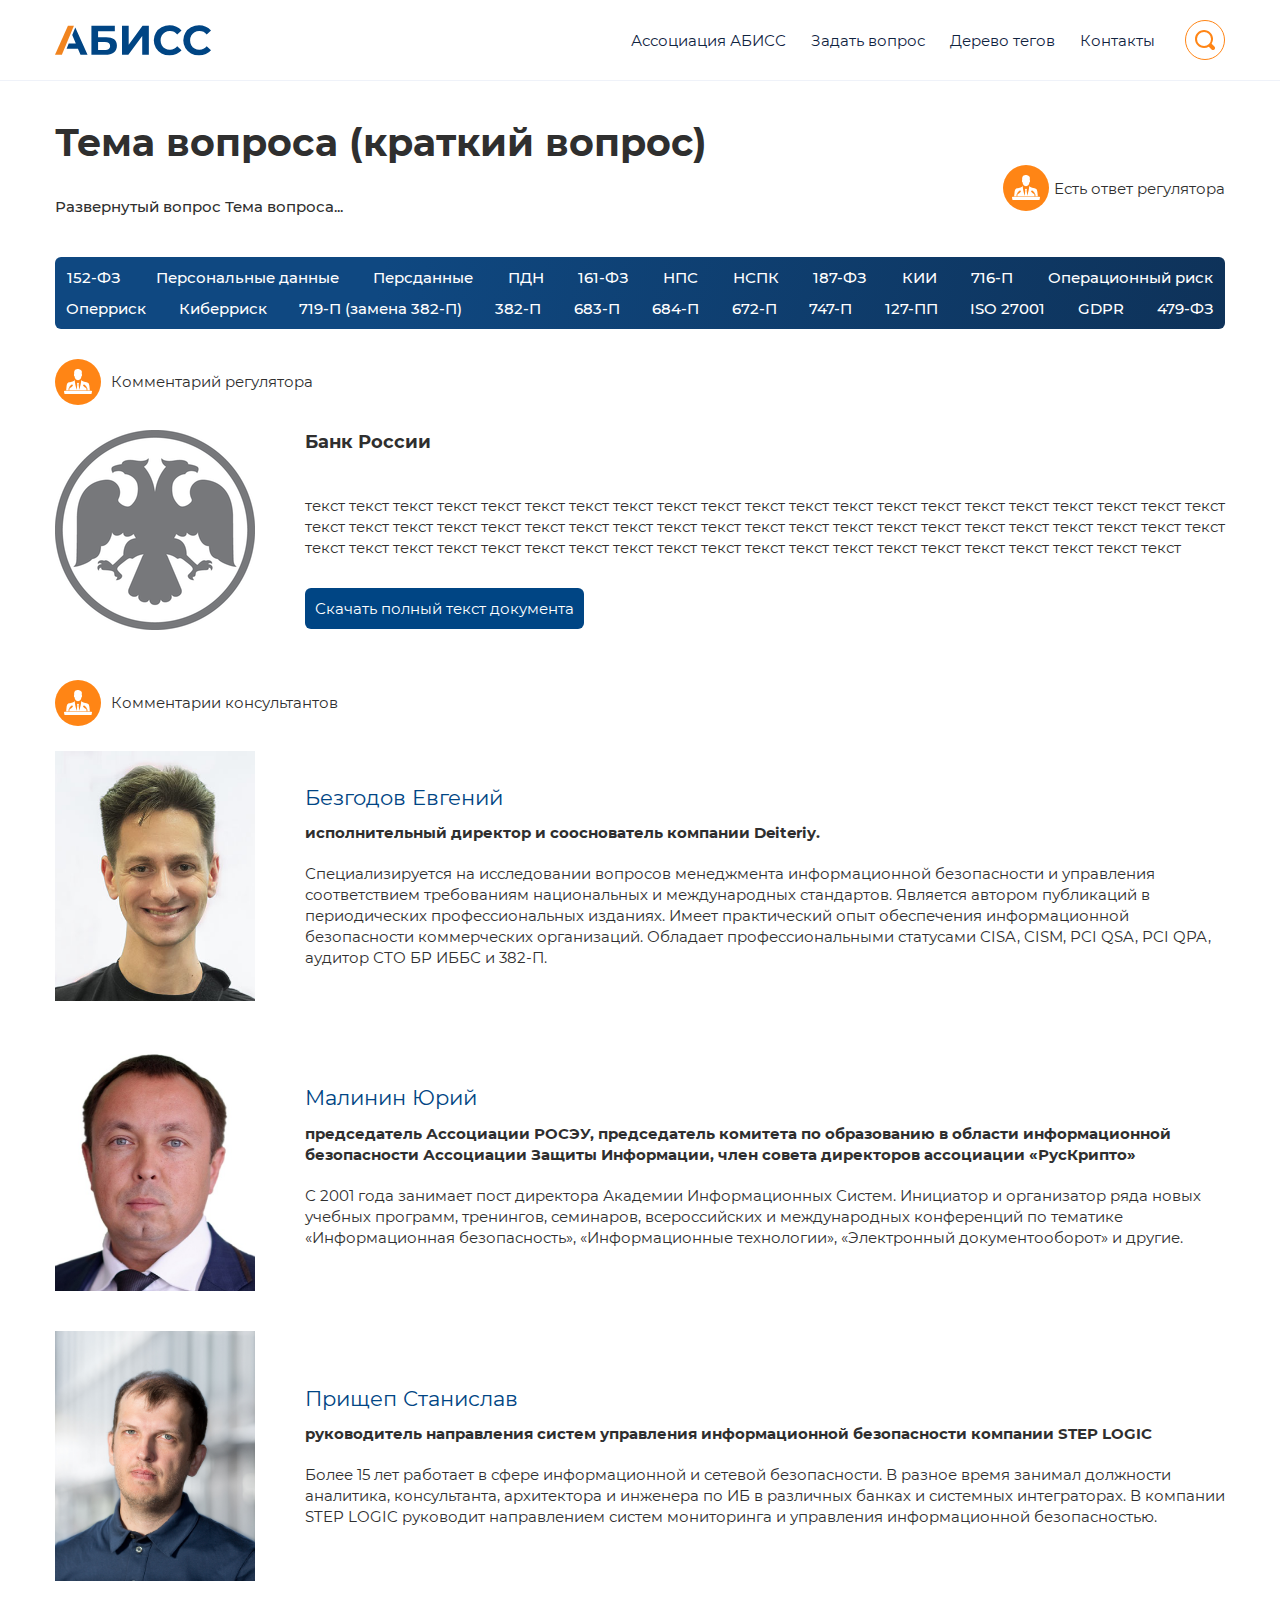
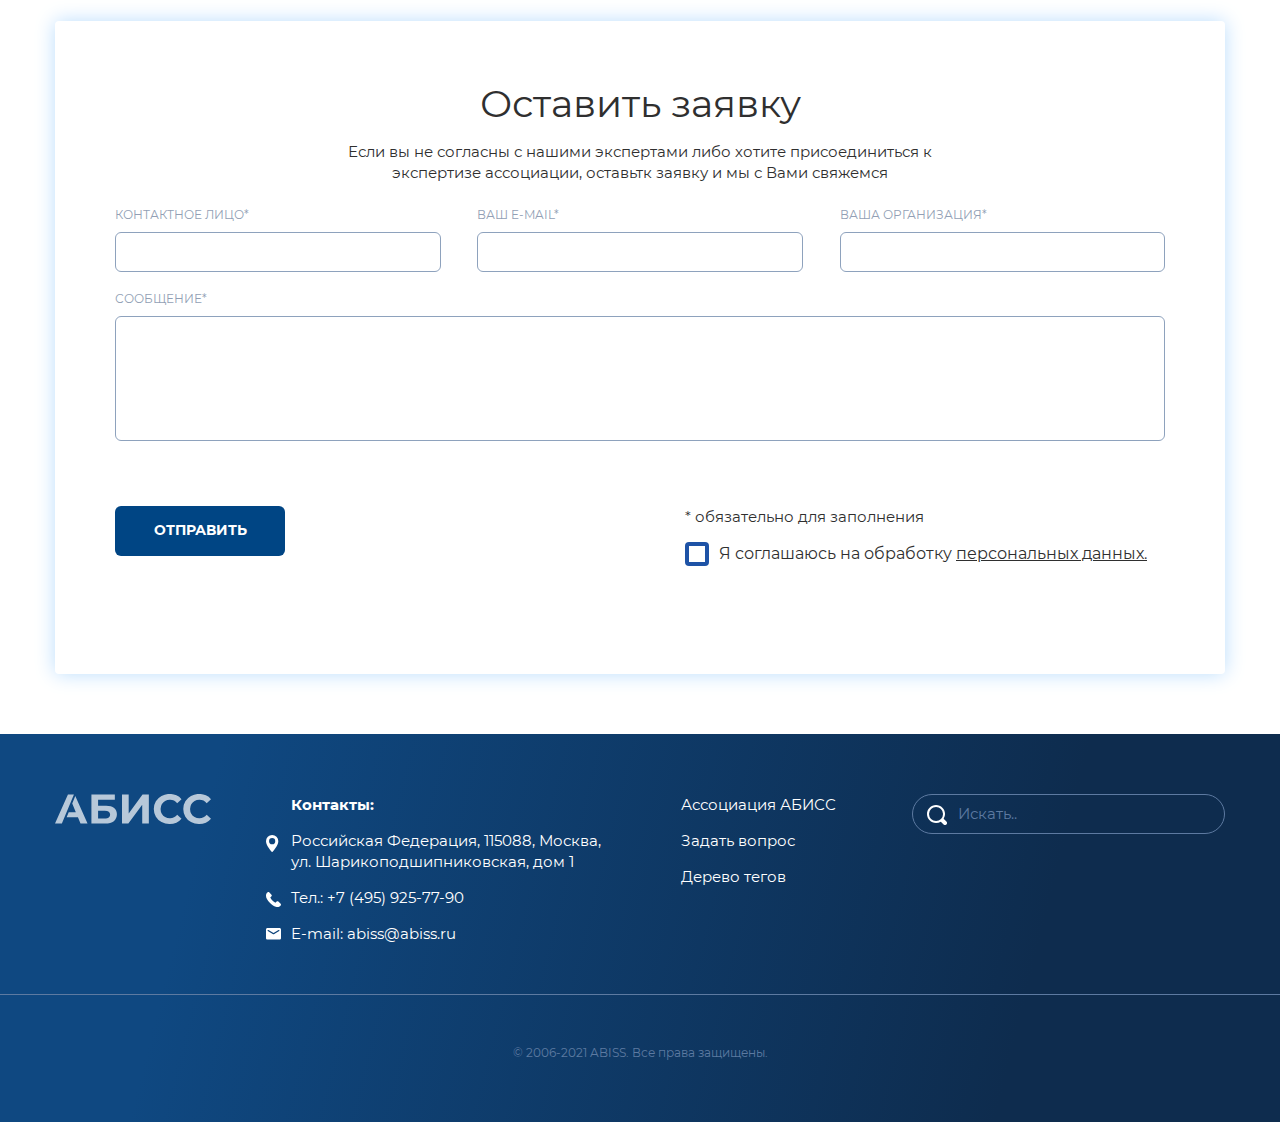
==== app/team.html @ 51ad63ef "first commit" ====
<!DOCTYPE html>
<html lang="ru">

<head>

	<meta charset="utf-8">
	<title>Руководство</title>
	<meta name="description" content="Startup HTML Optimized">
	<meta name="viewport" content="width=device-width">
	<link rel="icon" href="img/favicon.ico">
	<meta property="og:image" content="img/preview.jpg">
	<link rel="stylesheet" href="css/app.min.css?v=1">
	<script src="js/app.min.js" defer></script>

</head>

<body>

	<header class="header">
		<div class="header__container container">
			<a href="index.html" class="header__logo">
				<img src="img/logo.svg" alt="">
			</a>
			<div class="header__nav">
				<div class="search__content--mobile">
					<form>
						<input type="text" class="search-inp" placeholder="Искать..">
						<button class="search--btn"><a href="#"><svg width="20" height="20" fill="none" xmlns="http://www.w3.org/2000/svg"><path d="M9.02 0c4.973 0 9.02 4.046 9.02 9.02a8.965 8.965 0 01-1.387 4.799l2.76 2.76a2.004 2.004 0 11-2.835 2.834l-2.76-2.76a8.966 8.966 0 01-4.798 1.386C4.046 18.04 0 13.993 0 9.02S4.046 0 9.02 0zm0 16.035a7.023 7.023 0 007.015-7.015A7.023 7.023 0 009.02 2.004 7.023 7.023 0 002.004 9.02a7.023 7.023 0 007.016 7.015z" fill="#FF8515"/></a></svg></button>
					</form>
				</div>
				<div class="header__list">
					<ul>
						<li><a href="#">Ассоциация АБИСС</a></li>
						<li><a href="#">Задать вопрос</a></li>
						<li><a href="#">Дерево тегов</a></li>
						<li><a href="#">Контакты</a></li>
					</ul>
				</div>
				<div class="header__search">
					<div class="search">
						<div class="search__link search__open"><a href="#"><svg width="20" height="20" fill="none" xmlns="http://www.w3.org/2000/svg"><path d="M9.02 0c4.973 0 9.02 4.046 9.02 9.02a8.965 8.965 0 01-1.387 4.799l2.76 2.76a2.004 2.004 0 11-2.835 2.834l-2.76-2.76a8.966 8.966 0 01-4.798 1.386C4.046 18.04 0 13.993 0 9.02S4.046 0 9.02 0zm0 16.035a7.023 7.023 0 007.015-7.015A7.023 7.023 0 009.02 2.004 7.023 7.023 0 002.004 9.02a7.023 7.023 0 007.016 7.015z" fill="#FF8515"/></svg></a></div>
						<div class="search__content">
							<form>
								<input type="text" class="search-inp" placeholder="Искать..">
								<button class="search--btn"><a href="#"><svg width="20" height="20" fill="none" xmlns="http://www.w3.org/2000/svg"><path d="M9.02 0c4.973 0 9.02 4.046 9.02 9.02a8.965 8.965 0 01-1.387 4.799l2.76 2.76a2.004 2.004 0 11-2.835 2.834l-2.76-2.76a8.966 8.966 0 01-4.798 1.386C4.046 18.04 0 13.993 0 9.02S4.046 0 9.02 0zm0 16.035a7.023 7.023 0 007.015-7.015A7.023 7.023 0 009.02 2.004 7.023 7.023 0 002.004 9.02a7.023 7.023 0 007.016 7.015z" fill="#FF8515"/></a></svg></button>
								<a href="#" class="search--close search__open"><svg width="16" height="16" fill="none" xmlns="http://www.w3.org/2000/svg"><path d="M1 1l14 14m0-14L1 15" stroke="#004584" stroke-linecap="round" stroke-linejoin="round"/></svg></a>
							</form>
						</div>
					</div>
				</div>
			</div>
			<button class="hamburger" type="button">
				<span class="hamburger__item"></span>
			</button>
		</div>
	</header>

	<section class="team">
		<div class="container">
			<div class="team__answer">
				<div class="team__answer_block">
					<h2 class="team__answer_title h2">Тема вопроса (краткий вопрос)</h2>
					<p class="team__answer_text">Развернутый вопрос Тема вопроса...</p>
				</div>
				<div class="team__answer_bank">
					<img src="img/preds.svg" alt="">
					<p>Есть ответ регулятора</p>
				</div>
			</div>

			<div class="tag team__tag">
				<div class="tag__list">
					<a href="#">152-ФЗ</a>
					<a href="#">Персональные данные</a>
					<a href="#">Персданные</a>
					<a href="#">ПДН</a>
					<a href="#">161-ФЗ</a>
					<a href="#">НПС</a>
					<a href="#">НСПК</a>
					<a href="#">187-ФЗ</a>
					<a href="#">КИИ</a>
					<a href="#">716-П</a>
					<a href="#">Операционный риск</a>
					<a href="#">Оперриск</a>
					<a href="#">Киберриск</a>
					<a href="#">719-П (замена 382-П)</a>
					<a href="#">382-П</a>
					<a href="#">683-П</a>
					<a href="#">684-П</a>
					<a href="#">672-П</a>
					<a href="#">747-П</a>
					<a href="#">127-ПП</a>
					<a href="#">ISO 27001</a>
					<a href="#">GDPR</a>
					<a href="#">479-ФЗ</a>
				</div>
			</div>

			<div class="bank">
				<div class="bank__icon">
					<img src="img/preds.svg" alt="">
					<p>Комментарий регулятора</p>
				</div>
				<div class="bank__block">
					<div class="bank__img">
						<img src="img/bank.png" alt="">
					</div>
					<div class="bank__text">
						<p class="bank__text_title">Банк России</p>
						<p class="bank__text_text">текст текст текст текст текст текст текст текст текст текст текст текст текст текст текст текст текст текст текст текст текст текст текст текст текст текст текст текст текст текст текст текст текст текст текст текст текст текст текст текст текст текст текст текст текст текст текст текст текст текст текст текст текст текст текст текст текст текст текст текст текст текст</p>
						<a href="#">Скачать полный текст документа</a>
					</div>
				</div>
			</div>

			<div class="team__comment">
				<img src="img/preds.svg" alt="">
				<p>Комментарии консультантов</p>
			</div>

			<div class="team__list">
				<div class="team__person">
					<div class="team__person_img">
						<img src="img/person.jpg" alt="">
					</div>
					<div class="team__person_info">
						<div class="team__person_title">
							Безгодов Евгений
						</div>
						<div class="team__person_subtitle">
							исполнительный директор и сооснователь компании Deiteriy.
						</div>
						<div class="team__person_text">
							Специализируется на исследовании вопросов менеджмента информационной безопасности и управления соответствием требованиям национальных и международных стандартов. Является автором публикаций в периодических профессиональных изданиях. Имеет практический опыт обеспечения информационной безопасности коммерческих организаций. Обладает профессиональными статусами CISA, CISM, PCI QSA, PCI QPA, аудитор СТО БР ИББС и 382-П.
						</div>
					</div>
				</div>

				<div class="team__person">
					<div class="team__person_img">
						<img src="img/person2.jpg" alt="">
					</div>
					<div class="team__person_info">
						<div class="team__person_title">
							Малинин Юрий
						</div>
						<div class="team__person_subtitle">
							председатель Ассоциации РОСЭУ, председатель комитета по образованию в области информационной безопасности Ассоциации Защиты Информации, член совета директоров ассоциации «РусКрипто»
						</div>
						<div class="team__person_text">
							С 2001 года занимает пост директора Академии Информационных Систем. Инициатор и организатор ряда новых учебных программ, тренингов, семинаров, всероссийских и международных конференций по тематике «Информационная безопасность», «Информационные технологии», «Электронный документооборот» и другие.
						</div>
					</div>
				</div>

				<div class="team__person">
					<div class="team__person_img">
						<img src="img/person3.jpg" alt="">
					</div>
					<div class="team__person_info">
						<div class="team__person_title">
							Прищеп Станислав
						</div>
						<div class="team__person_subtitle">
							руководитель направления систем управления информационной безопасности компании STEP LOGIC
						</div>
						<div class="team__person_text">
							Более 15 лет работает в сфере информационной и сетевой безопасности. В разное время занимал должности аналитика, консультанта, архитектора и инженера по ИБ в различных банках и системных интеграторах. В компании STEP LOGIC руководит направлением систем мониторинга и управления информационной безопасностью.
						</div>
					</div>
				</div>
			</div>
		</div>
	</section>

	<section class="order">
		<div class="container">
			<div class="order__wrap">
				<h2 class="order__title h2">Оставить заявку</h2>
				<p class="order__subtitle">Если вы не согласны с нашими экспертами либо хотите присоединиться к<br> экспертизе ассоциации, оставьтк заявку и мы с Вами свяжемся</p>
				<form action="#" method="POST" class="form">
					<div class="form__wrap">
						<div class="form__item">
							<label for="formName" class="form__label">КОНТАКТНОЕ ЛИЦО*</label>
							<input id="formName" type="text" name="name" class="form__input _req _contact">
						</div>
						<div class="form__item">
							<label for="formMail" class="form__label">ВАШ E-MAIL*</label>
							<input id="formMail" type="email" name="mail" class="form__input _req _email">
						</div>
						<div class="form__item">
							<label for="formFund" class="form__label">ВАША ОРГАНИЗАЦИЯ*</label>
							<input id="formFund" type="text" name="fund" class="form__input _req _organization">
						</div>
					</div>

					<div class="form__item form__item_text">
						<label for="formMessage2" class="form__label">СООБЩЕНИЕ*</label>
						<textarea id="formMessage2" name="message" class="form__textarea _req _massage"></textarea>
					</div>

					<div class="form__personal">
						<div class="form__btn">
							<button type="submit" class="btn--form" name="submit">Отправить</button>
						</div>

						<div class="form__agree">
							<p>* обязательно для заполнения</p>
							<div class="form__item">
								<div class="form__checkbox">
									<input id="formAgreement1" checked type="checkbox" name="agreement" class="form__checkbox_input _req">
									<label for="formAgreement1" class="form__checkbox_label"><span>Я соглашаюсь на обработку <a href="#">персональных данных.</a></span></label>
								</div>
							</div>
						</div>
					</div>
				</form>
			</div>
		</div>
	</section>

	<footer class="footer">
		<div class="footer__container container">
			<a href="index.html" class="footer__logo_mobile">
				<img src="img/logo_white.svg" alt="">
			</a>
			<div class="footer__block">
				<a href="index.html" class="footer__logo">
					<img src="img/logo_white.svg" alt="">
				</a>
				<div class="footer__contact">
					<p class="footer__contact_title">Контакты:</p>
					<a href="#">
						<svg width="13" height="17" fill="none" xmlns="http://www.w3.org/2000/svg"><path d="M6.157 0A6.164 6.164 0 000 6.157c0 4.213 5.51 10.398 5.744 10.66.22.244.605.244.825 0 .235-.262 5.744-6.447 5.744-10.66A6.164 6.164 0 006.157 0zm0 9.254a3.101 3.101 0 01-3.098-3.097 3.101 3.101 0 013.098-3.098 3.101 3.101 0 013.097 3.098 3.101 3.101 0 01-3.097 3.097z" fill="#fff"/></svg>
						Российская Федерация, 115088, Москва,<br>
						ул. Шарикоподшипниковская, дом 1</a>
					<a href="tel:+74959257790">
						<svg width="15" height="15" fill="none" xmlns="http://www.w3.org/2000/svg"><g clip-path="url(#clip0_1_102)"><path d="M14.664 11.854l-2.317-2.316c-.461-.46-1.225-.446-1.703.032l-1.167 1.167-.23-.129C8.51 10.2 7.5 9.64 6.44 8.579 5.375 7.514 4.815 6.504 4.405 5.766l-.125-.225.783-.782.385-.386c.478-.478.492-1.242.031-1.703L3.163.353c-.46-.46-1.225-.446-1.703.032l-.653.657.018.018c-.22.279-.402.601-.538.949-.126.33-.204.646-.24.962C-.259 5.507.9 7.824 4.045 10.97c4.347 4.347 7.85 4.019 8.002 4.003.329-.04.644-.118.965-.243a3.76 3.76 0 00.945-.535l.014.012.662-.647c.477-.479.49-1.243.03-1.704z" fill="#fff"/></g><defs><clipPath id="clip0_1_102"><path fill="#fff" d="M0 0h15v15H0z"/></clipPath></defs></svg>
						Тел.: +7 (495) 925-77-90</a>
					<a href="mailto:abiss@abiss.ru">
						<svg width="15" height="12" fill="none" xmlns="http://www.w3.org/2000/svg"><path fill-rule="evenodd" clip-rule="evenodd" d="M1.5 0h12c.825 0 1.5.652 1.5 1.449v8.693c0 .797-.675 1.449-1.5 1.449h-12c-.825 0-1.5-.652-1.5-1.449V1.449C0 .652.675 0 1.5 0zm6.795 6.042L13.2 3.079a.615.615 0 00.3-.522c0-.485-.547-.775-.975-.521L7.5 5.07 2.475 2.036c-.428-.254-.975.036-.975.521 0 .21.113.406.3.522l4.905 2.963a1.53 1.53 0 001.59 0z" fill="#fff"/></svg>
						E-mail: abiss@abiss.ru</a>
				</div>

				<div class="footer__nav">
					<a href="#">Ассоциация АБИСС</a>
					<a href="#">Задать вопрос</a>
					<a href="#">Дерево тегов</a>
				</div>
			</div>
			<div class="footer__search">
				<form action="">
					<input type="text" placeholder="Искать..">
					<button><svg width="20" height="20" fill="none" xmlns="http://www.w3.org/2000/svg"><path d="M9.02 0c4.973 0 9.02 4.046 9.02 9.02a8.965 8.965 0 01-1.387 4.799l2.76 2.76a2.004 2.004 0 11-2.835 2.834l-2.76-2.76a8.966 8.966 0 01-4.798 1.386C4.046 18.04 0 13.993 0 9.02S4.046 0 9.02 0zm0 16.035a7.023 7.023 0 007.015-7.015A7.023 7.023 0 009.02 2.004 7.023 7.023 0 002.004 9.02a7.023 7.023 0 007.016 7.015z" fill="#FF8515"/></svg></button>
				</form>
			</div>
		</div>
		<div class="footer__line"></div>
		<p class="footer__abiss">© 2006-2021 ABISS. Все права защищены.</p>
	</footer>

</body>
</html>
---- app/css/app.min.css ----
*,::after,::before{-webkit-box-sizing:border-box;box-sizing:border-box}html{font-family:sans-serif;line-height:1.15;-webkit-text-size-adjust:100%;-webkit-tap-highlight-color:transparent}article,aside,figcaption,figure,footer,header,hgroup,main,nav,section{display:block}body{margin:0;font-family:-apple-system,BlinkMacSystemFont,"Segoe UI",Roboto,"Helvetica Neue",Arial,"Noto Sans","Liberation Sans",sans-serif,"Apple Color Emoji","Segoe UI Emoji","Segoe UI Symbol","Noto Color Emoji";font-size:1rem;font-weight:400;line-height:1.5;color:#212529;text-align:left;background-color:#fff}[tabindex="-1"]:focus:not(:focus-visible){outline:0!important}hr{-webkit-box-sizing:content-box;box-sizing:content-box;height:0;overflow:visible}h1,h2,h3,h4,h5,h6{margin-top:0;margin-bottom:.5rem}p{margin-top:0;margin-bottom:1rem}abbr[data-original-title],abbr[title]{text-decoration:underline;-webkit-text-decoration:underline dotted;text-decoration:underline dotted;cursor:help;border-bottom:0;-webkit-text-decoration-skip-ink:none;text-decoration-skip-ink:none}address{margin-bottom:1rem;font-style:normal;line-height:inherit}dl,ol,ul{margin-top:0;margin-bottom:1rem}ol ol,ol ul,ul ol,ul ul{margin-bottom:0}dt{font-weight:700}dd{margin-bottom:.5rem;margin-left:0}blockquote{margin:0 0 1rem}b,strong{font-weight:bolder}small{font-size:80%}sub,sup{position:relative;font-size:75%;line-height:0;vertical-align:baseline}sub{bottom:-.25em}sup{top:-.5em}a{color:#007bff;text-decoration:none;background-color:transparent}a:hover{color:#0056b3;text-decoration:underline}a:not([href]):not([class]){color:inherit;text-decoration:none}a:not([href]):not([class]):hover{color:inherit;text-decoration:none}code,kbd,pre,samp{font-family:SFMono-Regular,Menlo,Monaco,Consolas,"Liberation Mono","Courier New",monospace;font-size:1em}pre{margin-top:0;margin-bottom:1rem;overflow:auto;-ms-overflow-style:scrollbar}figure{margin:0 0 1rem}img{vertical-align:middle;border-style:none}svg{overflow:hidden;vertical-align:middle}table{border-collapse:collapse}caption{padding-top:.75rem;padding-bottom:.75rem;color:#6c757d;text-align:left;caption-side:bottom}th{text-align:inherit;text-align:-webkit-match-parent}label{display:inline-block;margin-bottom:.5rem}button{border-radius:0}button:focus:not(:focus-visible){outline:0}button,input,optgroup,select,textarea{margin:0;font-family:inherit;font-size:inherit;line-height:inherit}button,input{overflow:visible}button,select{text-transform:none}[role=button]{cursor:pointer}select{word-wrap:normal}[type=button],[type=reset],[type=submit],button{-webkit-appearance:button}[type=button]:not(:disabled),[type=reset]:not(:disabled),[type=submit]:not(:disabled),button:not(:disabled){cursor:pointer}[type=button]::-moz-focus-inner,[type=reset]::-moz-focus-inner,[type=submit]::-moz-focus-inner,button::-moz-focus-inner{padding:0;border-style:none}input[type=checkbox],input[type=radio]{-webkit-box-sizing:border-box;box-sizing:border-box;padding:0}textarea{overflow:auto;resize:vertical}fieldset{min-width:0;padding:0;margin:0;border:0}legend{display:block;width:100%;max-width:100%;padding:0;margin-bottom:.5rem;font-size:1.5rem;line-height:inherit;color:inherit;white-space:normal}progress{vertical-align:baseline}[type=number]::-webkit-inner-spin-button,[type=number]::-webkit-outer-spin-button{height:auto}[type=search]{outline-offset:-2px;-webkit-appearance:none}[type=search]::-webkit-search-decoration{-webkit-appearance:none}::-webkit-file-upload-button{font:inherit;-webkit-appearance:button}output{display:inline-block}summary{display:list-item;cursor:pointer}template{display:none}[hidden]{display:none!important}@font-face{font-family:swiper-icons;src:url("data:application/font-woff;charset=utf-8;base64, [base64]//wADZ2x5ZgAAAywAAADMAAAD2MHtryVoZWFkAAABbAAAADAAAAA2E2+eoWhoZWEAAAGcAAAAHwAAACQC9gDzaG10eAAAAigAAAAZAAAArgJkABFsb2NhAAAC0AAAAFoAAABaFQAUGG1heHAAAAG8AAAAHwAAACAAcABAbmFtZQAAA/gAAAE5AAACXvFdBwlwb3N0AAAFNAAAAGIAAACE5s74hXjaY2BkYGAAYpf5Hu/j+W2+MnAzMYDAzaX6QjD6/4//Bxj5GA8AuRwMYGkAPywL13jaY2BkYGA88P8Agx4j+/8fQDYfA1AEBWgDAIB2BOoAeNpjYGRgYNBh4GdgYgABEMnIABJzYNADCQAACWgAsQB42mNgYfzCOIGBlYGB0YcxjYGBwR1Kf2WQZGhhYGBiYGVmgAFGBiQQkOaawtDAoMBQxXjg/wEGPcYDDA4wNUA2CCgwsAAAO4EL6gAAeNpj2M0gyAACqxgGNWBkZ2D4/wMA+xkDdgAAAHjaY2BgYGaAYBkGRgYQiAHyGMF8FgYHIM3DwMHABGQrMOgyWDLEM1T9/w8UBfEMgLzE////P/5//f/V/xv+r4eaAAeMbAxwIUYmIMHEgKYAYjUcsDAwsLKxc3BycfPw8jEQA/[base64]/uznmfPFBNODM2K7MTQ45YEAZqGP81AmGGcF3iPqOop0r1SPTaTbVkfUe4HXj97wYE+yNwWYxwWu4v1ugWHgo3S1XdZEVqWM7ET0cfnLGxWfkgR42o2PvWrDMBSFj/IHLaF0zKjRgdiVMwScNRAoWUoH78Y2icB/yIY09An6AH2Bdu/UB+yxopYshQiEvnvu0dURgDt8QeC8PDw7Fpji3fEA4z/PEJ6YOB5hKh4dj3EvXhxPqH/SKUY3rJ7srZ4FZnh1PMAtPhwP6fl2PMJMPDgeQ4rY8YT6Gzao0eAEA409DuggmTnFnOcSCiEiLMgxCiTI6Cq5DZUd3Qmp10vO0LaLTd2cjN4fOumlc7lUYbSQcZFkutRG7g6JKZKy0RmdLY680CDnEJ+UMkpFFe1RN7nxdVpXrC4aTtnaurOnYercZg2YVmLN/d/gczfEimrE/fs/bOuq29Zmn8tloORaXgZgGa78yO9/cnXm2BpaGvq25Dv9S4E9+5SIc9PqupJKhYFSSl47+Qcr1mYNAAAAeNptw0cKwkAAAMDZJA8Q7OUJvkLsPfZ6zFVERPy8qHh2YER+3i/BP83vIBLLySsoKimrqKqpa2hp6+jq6RsYGhmbmJqZSy0sraxtbO3sHRydnEMU4uR6yx7JJXveP7WrDycAAAAAAAH//wACeNpjYGRgYOABYhkgZgJCZgZNBkYGLQZtIJsFLMYAAAw3ALgAeNolizEKgDAQBCchRbC2sFER0YD6qVQiBCv/H9ezGI6Z5XBAw8CBK/m5iQQVauVbXLnOrMZv2oLdKFa8Pjuru2hJzGabmOSLzNMzvutpB3N42mNgZGBg4GKQYzBhYMxJLMlj4GBgAYow/P/PAJJhLM6sSoWKfWCAAwDAjgbRAAB42mNgYGBkAIIbCZo5IPrmUn0hGA0AO8EFTQAA") format("woff");font-weight:400;font-style:normal}:root{--swiper-theme-color:#007aff}.swiper-container{margin-left:auto;margin-right:auto;position:relative;overflow:hidden;list-style:none;padding:0;z-index:1}.swiper-container-vertical>.swiper-wrapper{-webkit-box-orient:vertical;-webkit-box-direction:normal;-ms-flex-direction:column;flex-direction:column}.swiper-wrapper{position:relative;width:100%;height:100%;z-index:1;display:-webkit-box;display:-ms-flexbox;display:flex;-webkit-transition-property:-webkit-transform;transition-property:-webkit-transform;-o-transition-property:transform;transition-property:transform;transition-property:transform,-webkit-transform;-webkit-box-sizing:content-box;box-sizing:content-box}.swiper-container-android .swiper-slide,.swiper-wrapper{-webkit-transform:translate3d(0,0,0);transform:translate3d(0,0,0)}.swiper-container-multirow>.swiper-wrapper{-ms-flex-wrap:wrap;flex-wrap:wrap}.swiper-container-multirow-column>.swiper-wrapper{-ms-flex-wrap:wrap;flex-wrap:wrap;-webkit-box-orient:vertical;-webkit-box-direction:normal;-ms-flex-direction:column;flex-direction:column}.swiper-container-free-mode>.swiper-wrapper{-webkit-transition-timing-function:ease-out;-o-transition-timing-function:ease-out;transition-timing-function:ease-out;margin:0 auto}.swiper-container-pointer-events{-ms-touch-action:pan-y;touch-action:pan-y}.swiper-container-pointer-events.swiper-container-vertical{-ms-touch-action:pan-x;touch-action:pan-x}.swiper-slide{-ms-flex-negative:0;flex-shrink:0;width:100%;height:100%;position:relative;-webkit-transition-property:-webkit-transform;transition-property:-webkit-transform;-o-transition-property:transform;transition-property:transform;transition-property:transform,-webkit-transform}.swiper-slide-invisible-blank{visibility:hidden}.swiper-container-autoheight,.swiper-container-autoheight .swiper-slide{height:auto}.swiper-container-autoheight .swiper-wrapper{-webkit-box-align:start;-ms-flex-align:start;align-items:flex-start;-webkit-transition-property:height,-webkit-transform;transition-property:height,-webkit-transform;-o-transition-property:transform,height;transition-property:transform,height;transition-property:transform,height,-webkit-transform}.swiper-container-3d{-webkit-perspective:1200px;perspective:1200px}.swiper-container-3d .swiper-cube-shadow,.swiper-container-3d .swiper-slide,.swiper-container-3d .swiper-slide-shadow-bottom,.swiper-container-3d .swiper-slide-shadow-left,.swiper-container-3d .swiper-slide-shadow-right,.swiper-container-3d .swiper-slide-shadow-top,.swiper-container-3d .swiper-wrapper{-webkit-transform-style:preserve-3d;transform-style:preserve-3d}.swiper-container-3d .swiper-slide-shadow-bottom,.swiper-container-3d .swiper-slide-shadow-left,.swiper-container-3d .swiper-slide-shadow-right,.swiper-container-3d .swiper-slide-shadow-top{position:absolute;left:0;top:0;width:100%;height:100%;pointer-events:none;z-index:10}.swiper-container-3d .swiper-slide-shadow-left{background-image:-webkit-gradient(linear,right top,left top,from(rgba(0,0,0,.5)),to(rgba(0,0,0,0)));background-image:-o-linear-gradient(right,rgba(0,0,0,.5),rgba(0,0,0,0));background-image:linear-gradient(to left,rgba(0,0,0,.5),rgba(0,0,0,0))}.swiper-container-3d .swiper-slide-shadow-right{background-image:-webkit-gradient(linear,left top,right top,from(rgba(0,0,0,.5)),to(rgba(0,0,0,0)));background-image:-o-linear-gradient(left,rgba(0,0,0,.5),rgba(0,0,0,0));background-image:linear-gradient(to right,rgba(0,0,0,.5),rgba(0,0,0,0))}.swiper-container-3d .swiper-slide-shadow-top{background-image:-webkit-gradient(linear,left bottom,left top,from(rgba(0,0,0,.5)),to(rgba(0,0,0,0)));background-image:-o-linear-gradient(bottom,rgba(0,0,0,.5),rgba(0,0,0,0));background-image:linear-gradient(to top,rgba(0,0,0,.5),rgba(0,0,0,0))}.swiper-container-3d .swiper-slide-shadow-bottom{background-image:-webkit-gradient(linear,left top,left bottom,from(rgba(0,0,0,.5)),to(rgba(0,0,0,0)));background-image:-o-linear-gradient(top,rgba(0,0,0,.5),rgba(0,0,0,0));background-image:linear-gradient(to bottom,rgba(0,0,0,.5),rgba(0,0,0,0))}.swiper-container-css-mode>.swiper-wrapper{overflow:auto;scrollbar-width:none;-ms-overflow-style:none}.swiper-container-css-mode>.swiper-wrapper::-webkit-scrollbar{display:none}.swiper-container-css-mode>.swiper-wrapper>.swiper-slide{scroll-snap-align:start start}.swiper-container-horizontal.swiper-container-css-mode>.swiper-wrapper{-webkit-scroll-snap-type:x mandatory;-ms-scroll-snap-type:x mandatory;scroll-snap-type:x mandatory}.swiper-container-vertical.swiper-container-css-mode>.swiper-wrapper{-webkit-scroll-snap-type:y mandatory;-ms-scroll-snap-type:y mandatory;scroll-snap-type:y mandatory}.form{position:relative}.form::after,.form::before{content:'';position:absolute;top:0;left:0}@font-face{font-family:Montserrat;font-style:normal;font-weight:400;src:url(../fonts/Montserrat-Regular.woff2) format("woff2");font-display:swap}@font-face{font-family:Montserrat;font-style:normal;font-weight:500;src:url(../fonts/Montserrat-Medium.woff2) format("woff2");font-display:swap}@font-face{font-family:Montserrat;font-style:normal;font-weight:700;src:url(../fonts/Montserrat-Bold.woff2) format("woff2");font-display:swap}body{overflow-x:hidden;position:relative;min-width:320px;font-family:Montserrat,sans-serif;font-size:15px;color:#2f2f2f;line-height:1.4;font-weight:400;min-height:100vh;display:-webkit-box;display:-ms-flexbox;display:flex;-webkit-box-orient:vertical;-webkit-box-direction:normal;-ms-flex-direction:column;flex-direction:column;-webkit-box-pack:justify;-ms-flex-pack:justify;justify-content:space-between}@media only screen and (max-width:576px){body{font-size:14px}}::-moz-selection{background-color:#004584;color:#fff}::selection{background-color:#004584;color:#fff}::-webkit-input-placeholder{color:#666}::-moz-placeholder{color:#666}:-ms-input-placeholder{color:#666}::-ms-input-placeholder{color:#666}::placeholder{color:#666}h1,h2,h3,h4,h5,h6{font-weight:700;line-height:1.2;margin:0;padding:0}ul{margin:0;padding:0;list-style-type:none}b,strong{font-weight:700}p{margin:0;padding:0}a,button{-webkit-transition:all .6s;-o-transition:all .6s;transition:all .6s}a:focus,a:hover,button:focus,button:hover{outline:0;text-decoration:none;outline:0}input,select,textarea{-webkit-transition:all .6s;-o-transition:all .6s;transition:all .6s;outline:0;-webkit-box-shadow:none;box-shadow:none;border:1px solid #000}input:focus:required:invalid,select:focus:required:invalid,textarea:focus:required:invalid{border-color:red;outline:0;-webkit-box-shadow:none;box-shadow:none;-webkit-appearance:none}input:required:valid,select:required:valid,textarea:required:valid{border-color:green;outline:0;-webkit-box-shadow:none;box-shadow:none;-webkit-appearance:none}input::-webkit-input-placeholder,select::-webkit-input-placeholder,textarea::-webkit-input-placeholder{color:#2f2f2f}input::-moz-placeholder,select::-moz-placeholder,textarea::-moz-placeholder{color:#2f2f2f}input:-ms-input-placeholder,select:-ms-input-placeholder,textarea:-ms-input-placeholder{color:#2f2f2f}input::-ms-input-placeholder,select::-ms-input-placeholder,textarea::-ms-input-placeholder{color:#2f2f2f}input::placeholder,select::placeholder,textarea::placeholder{color:#2f2f2f}.container{width:100%;max-width:1200px;padding:0 15px;margin:0 auto}@media only screen and (max-width:1200px){.container{max-width:992px}}@media only screen and (max-width:992px){.container{max-width:768px}}@media only screen and (max-width:767px){.container{max-width:576px}}@media only screen and (max-width:576px){.container{max-width:480px}}.btn,.form__btn_button{position:relative;display:-webkit-box;display:-ms-flexbox;display:flex;-webkit-box-pack:center;-ms-flex-pack:center;justify-content:center;-webkit-box-align:center;-ms-flex-align:center;align-items:center;height:45px;border-radius:20px;max-width:-webkit-fit-content;max-width:-moz-fit-content;max-width:fit-content;border:1px solid #1e53a6;background-color:#1e53a6;padding:0 15px;font-size:16px;color:#fff;font-weight:600}.btn:hover,.form__btn_button:hover{border:1px solid #004584;background:#004584;color:#fff}.btn:active,.form__btn_button:active{border:1px solid #fff;background:#004584;color:#fff}.btn--swiper{margin-top:auto;background:#fff;color:#004584;padding:15px;border-radius:6px}.btn--update{text-transform:uppercase;position:absolute;left:0;bottom:-80px;border:none;background:#004584;color:#fff;border-radius:6px;padding:16px 40px;font-weight:700;font-size:14px}.btn--update:hover{background:#ff8515}.btn--more{text-transform:uppercase;border:none;background:#004584;color:#fff;border-radius:6px;padding:5px;font-weight:700;font-size:14px;width:170px;height:50px}@media only screen and (max-width:767px){.btn--more{display:none}}.btn--more_mobile{display:none}@media only screen and (max-width:767px){.btn--more_mobile{display:block}}.btn--more:hover{background:#ff8515}.btn--form{text-transform:uppercase;border:none;background:#004584;color:#fff;border-radius:6px;padding:5px 15px;font-weight:700;font-size:14px;width:170px;height:50px}.btn--form:hover{background:#ff8515}.header__list ul a,.link,.tag a{color:#004584;position:relative;z-index:1}.header__list ul a::before,.link::before,.tag a::before{content:'';width:0;-webkit-transform:scale(0);-ms-transform:scale(0);transform:scale(0);-webkit-transition:all .3s;-o-transition:all .3s;transition:all .3s;position:absolute;bottom:-1px;width:100%;height:1px;background-color:#004584;z-index:-1}.header__list ul a:hover,.link:hover,.tag a:hover{color:#004584;text-decoration:none}.header__list ul a:hover::before,.link:hover::before,.tag a:hover::before{-webkit-transform:scale(1);-ms-transform:scale(1);transform:scale(1)}.header__list ul a:active,.link:active,.tag a:active{color:#004584;text-decoration:none}.header__list ul a:active::before,.link:active::before,.tag a:active::before{-webkit-transform:scale(1);-ms-transform:scale(1);transform:scale(1)}.h1{font-size:40px;font-weight:700;text-transform:uppercase}@media only screen and (max-width:992px){.h1{font-size:35px}}@media only screen and (max-width:767px){.h1{font-size:30px}}@media only screen and (max-width:576px){.h1{font-size:24px}}.h2{font-size:38px;font-weight:400}@media only screen and (max-width:767px){.h2{font-size:28px}}@media only screen and (max-width:576px){.h2{font-size:24px}}.hamburger{position:relative;display:none;padding:0;border:none;background-color:transparent;-webkit-transition:all .3s;-o-transition:all .3s;transition:all .3s;width:25px;height:18px;margin-right:15px;outline:0}@media only screen and (max-width:992px){.hamburger{display:block}}.hamburger:hover span{background-color:#004584}.hamburger:hover span::after,.hamburger:hover span::before{background-color:#004584}.hamburger__item{position:absolute;right:0;top:50%;width:25px;height:2px;background-color:#2f2f2f;border-radius:4px;-webkit-transition:all .6s;-o-transition:all .6s;transition:all .6s;bottom:0}.hamburger__item::after,.hamburger__item::before{content:'';display:block;position:absolute;right:0;background-color:#2f2f2f;height:2px;-webkit-transition:all .6s;-o-transition:all .6s;transition:all .6s}.hamburger__item::before{top:7px;width:25px}.hamburger__item::after{top:-7px;width:25px}.hamburger--active{z-index:100}.hamburger--active:hover span{background-color:transparent}.hamburger--active:hover span::after,.hamburger--active:hover span::before{background-color:#004584}.hamburger--active .hamburger__item{background-color:transparent}.hamburger--active .hamburger__item::before{top:0;width:25px;-webkit-transform:rotate(45deg);-ms-transform:rotate(45deg);transform:rotate(45deg)}.hamburger--active .hamburger__item::after{top:0;width:25px;-webkit-transform:rotate(-45deg);-ms-transform:rotate(-45deg);transform:rotate(-45deg)}.header{position:fixed;top:0;right:0;left:0;z-index:1000;padding:20px 0;border-bottom:1px solid #eff2f9;background:#fff}@media only screen and (max-width:992px){.header{padding:15px 0}}.header__container{display:-webkit-box;display:-ms-flexbox;display:flex;-ms-flex-wrap:wrap;flex-wrap:wrap;-webkit-box-align:center;-ms-flex-align:center;align-items:center;-webkit-box-pack:justify;-ms-flex-pack:justify;justify-content:space-between}.header__logo{display:block;width:156px;height:30px}.header__logo img{width:100%;height:auto}.header__nav{display:-webkit-box;display:-ms-flexbox;display:flex;-webkit-box-align:center;-ms-flex-align:center;align-items:center;gap:30px;-webkit-transition:all .6s;-o-transition:all .6s;transition:all .6s}@media only screen and (max-width:992px){.header__nav{position:fixed;top:60px;right:-200%;bottom:0;background:#fff;z-index:50;width:100%;height:100%;padding:10px 15px;-webkit-box-shadow:0 5px 5px rgba(0,0,0,.55);box-shadow:0 5px 5px rgba(0,0,0,.55);-webkit-box-orient:vertical;-webkit-box-direction:normal;-ms-flex-direction:column;flex-direction:column;gap:25px}.header__nav ul{-webkit-box-orient:vertical;-webkit-box-direction:normal;-ms-flex-direction:column;flex-direction:column}}.header__nav--active{right:0}.header__list ul{display:-webkit-box;display:-ms-flexbox;display:flex;-webkit-box-align:center;-ms-flex-align:center;align-items:center;gap:25px}.header__list ul a{color:#0f233f}.search{position:relative;display:block}@media only screen and (max-width:992px){.search{display:none}}.search--btn{position:absolute;left:0;top:0;bottom:0;border:none;background:0 0;padding:0 15px}.search--close{position:absolute;right:0;top:0;bottom:0;display:-webkit-box;display:-ms-flexbox;display:flex;-webkit-box-align:center;-ms-flex-align:center;align-items:center;padding:0 15px}.search__link a{width:40px;height:40px;display:block;background:#fff;border-radius:20px;border:1px solid #ff8515;display:-webkit-box;display:-ms-flexbox;display:flex;-webkit-box-align:center;-ms-flex-align:center;align-items:center;-webkit-box-pack:center;-ms-flex-pack:center;justify-content:center}.search__content{position:absolute;top:50%;right:0;-webkit-transform:translate(0,-50%);-ms-transform:translate(0,-50%);transform:translate(0,-50%);max-width:0;opacity:0;-webkit-transition:all .3s ease;-o-transition:all .3s ease;transition:all .3s ease;overflow:hidden;z-index:1001}.search__content--active{position:absolute;right:0;max-width:380px;opacity:1;-webkit-transition:all .3s ease;-o-transition:all .3s ease;transition:all .3s ease}.search__content--mobile{display:none;position:relative;width:100%}@media only screen and (max-width:992px){.search__content--mobile{display:block}}.search__content--mobile form input{display:block;width:100%;height:40px;background:#fff;border:1px solid #ff8515;border-radius:20px;font-size:15px;line-height:38px;color:#0f233f;padding:0 40px 0 45px}.search__content form input{display:block;max-width:100%;width:380px;height:40px;background:#fff;border:1px solid #ff8515;border-radius:20px;font-size:15px;line-height:38px;color:#0f233f;padding:0 40px 0 45px}.banner{padding-top:110px;-webkit-box-shadow:0 -5px 10px gray;box-shadow:0 -5px 10px gray}@media only screen and (max-width:992px){.banner{padding-top:75px}}@media only screen and (max-width:767px){.banner{padding-bottom:30px}}.banner__container{display:-webkit-box;display:-ms-flexbox;display:flex}@media only screen and (max-width:767px){.banner__container{-webkit-box-orient:vertical;-webkit-box-direction:normal;-ms-flex-direction:column;flex-direction:column;-webkit-box-align:center;-ms-flex-align:center;align-items:center}}.banner__title{margin-bottom:30px}@media only screen and (max-width:767px){.banner__title{margin-bottom:15px}}.banner__block{width:43%;display:-webkit-box;display:-ms-flexbox;display:flex;-webkit-box-orient:vertical;-webkit-box-direction:normal;-ms-flex-direction:column;flex-direction:column;-webkit-box-pack:center;-ms-flex-pack:center;justify-content:center}@media only screen and (max-width:767px){.banner__block{width:100%;-webkit-box-align:center;-ms-flex-align:center;align-items:center;text-align:center}}.banner__block p{margin-bottom:50px}@media only screen and (max-width:767px){.banner__block p{margin-bottom:30px}}@media only screen and (max-width:576px){.banner__block p{margin-bottom:15px}}@media only screen and (max-width:767px){.banner__block p br{display:none}}.banner__img{width:57%;-ms-flex-negative:0;flex-shrink:0}@media only screen and (max-width:576px){.banner__img{width:100%}}.banner__img img{width:100%;height:auto}.about{padding-top:60px;padding-bottom:60px}@media only screen and (max-width:576px){.about{padding-top:30px;padding-bottom:30px}}.about__block{width:49%;padding:15px;-webkit-box-shadow:0 0 10px #d2e8fc;box-shadow:0 0 10px #d2e8fc;border-radius:6px}@media only screen and (max-width:767px){.about__block{width:100%}}.about__container{display:-webkit-box;display:-ms-flexbox;display:flex;-webkit-box-pack:justify;-ms-flex-pack:justify;justify-content:space-between}@media only screen and (max-width:767px){.about__container{-webkit-box-orient:vertical;-webkit-box-direction:normal;-ms-flex-direction:column;flex-direction:column;gap:30px}}.about__title{margin-bottom:30px}@media only screen and (max-width:767px){.about__title{margin-bottom:15px}}.update{padding-top:60px;padding-bottom:200px}@media only screen and (max-width:767px){.update{padding-bottom:150px}}@media only screen and (max-width:576px){.update{padding-top:30px;padding-bottom:130px}}.update__block{width:49%;padding:25px;border:1px solid #8ea2bd;position:relative;border-radius:4px}@media only screen and (max-width:767px){.update__block{width:100%}}.update__block--another{background:-o-linear-gradient(345.77deg,#0f4881 27.79%,#0e2c4e 120%);background:linear-gradient(104.23deg,#0f4881 27.79%,#0e2c4e 120%);border:none}.update__block--another .update__more,.update__block--another .update__subtitle,.update__block--another .update__text{color:#fff}.update__block--another .update__more:hover{color:#fff}.update__wrap{display:-webkit-box;display:-ms-flexbox;display:flex;-webkit-box-pack:justify;-ms-flex-pack:justify;justify-content:space-between}@media only screen and (max-width:767px){.update__wrap{-webkit-box-orient:vertical;-webkit-box-direction:normal;-ms-flex-direction:column;flex-direction:column;gap:110px}}.update__title{margin-bottom:40px;text-align:center}@media only screen and (max-width:576px){.update__title{margin-bottom:15px}}.update__subtitle{margin-bottom:30px}@media only screen and (max-width:767px){.update__subtitle{margin-bottom:15px}}.update__text{margin-bottom:30px}.update__more{position:absolute;right:30px;bottom:20px;color:#2f2f2f}.update__more:hover{color:#2f2f2f;text-decoration:underline}.allsearch{padding-top:50px}@media only screen and (max-width:576px){.allsearch{padding-top:30px}}.allsearch form{position:relative}.allsearch form input{display:block;width:100%;height:60px;background:#fff;border:1px solid #ff8515;border-radius:40px;font-size:15px;line-height:38px;color:#0f233f;padding:0 80px 0 150px}@media only screen and (max-width:576px){.allsearch form input{height:40px}}.allsearch form input::-webkit-input-placeholder{color:gray}.allsearch form input::-moz-placeholder{color:gray}.allsearch form input:-ms-input-placeholder{color:gray}.allsearch form input::-ms-input-placeholder{color:gray}.allsearch form input::placeholder{color:gray}.allsearch button{position:absolute;top:0;bottom:0;left:0;border:none;background:0 0;padding:0 35px;display:-webkit-box;display:-ms-flexbox;display:flex;-webkit-box-align:center;-ms-flex-align:center;align-items:center;gap:10px;font-size:20px}.work{padding-top:50px;padding-bottom:50px;background:-o-linear-gradient(346.03deg,#0f4881 23.99%,#0e2c4e 90.19%);background:linear-gradient(103.97deg,#0f4881 23.99%,#0e2c4e 90.19%)}@media only screen and (max-width:576px){.work{padding-top:30px;padding-bottom:30px}}.work__svg{width:60px;height:60px;padding:10px;display:-webkit-box;display:-ms-flexbox;display:flex;-webkit-box-align:center;-ms-flex-align:center;align-items:center;-webkit-box-pack:center;-ms-flex-pack:center;justify-content:center;margin:15px 0}.work__svg_more{width:60px;height:60px;padding:0}.work__svg svg{width:100%;height:100%}@media only screen and (max-width:1450px){.work__container{padding:0 50px}}.work__wrap{position:relative}.work__slide{display:-webkit-box;display:-ms-flexbox;display:flex;-webkit-box-orient:vertical;-webkit-box-direction:normal;-ms-flex-direction:column;flex-direction:column;-webkit-box-align:center;-ms-flex-align:center;align-items:center;padding:25px;background:#fff;height:100%}@media only screen and (max-width:767px){.work__slide{padding:15px}}.work__slide:hover .work__subtitle{font-weight:700}.work__slider{overflow:hidden;height:400px}@media only screen and (max-width:767px){.work__slider{height:350px}}.work__slider img{width:100%;height:100%;-o-object-fit:cover;object-fit:cover}.work__title{color:#fff;text-align:center;margin-bottom:50px;padding:0 15px}@media only screen and (max-width:767px){.work__title{margin-bottom:30px}}@media only screen and (max-width:576px){.work__title{margin-bottom:15px}}.work__subtitle{font-size:21px;font-weight:500;color:#0f233f;margin-bottom:30px;text-align:center}.work__text{text-align:center}@media only screen and (max-width:992px){.work__text br{display:none}}.work__next,.work__prev{display:-webkit-box;display:-ms-flexbox;display:flex;-webkit-box-align:center;-ms-flex-align:center;align-items:center;-webkit-box-pack:center;-ms-flex-pack:center;justify-content:center;position:absolute;top:45%;z-index:1;width:40px;height:40px;border-right:#fff 1px solid;border-bottom:#fff 1px solid}@media only screen and (max-width:1450px){.work__next,.work__prev{width:20px;height:20px}}.work__next{right:-100px;-webkit-transform:translate(0,-50%);-ms-transform:translate(0,-50%);transform:translate(0,-50%);-webkit-transform:rotate(-45deg);-ms-transform:rotate(-45deg);transform:rotate(-45deg)}@media only screen and (max-width:1450px){.work__next{right:-30px}}.work__prev{left:-100px;-webkit-transform:translate(0,-50%);-ms-transform:translate(0,-50%);transform:translate(0,-50%);-webkit-transform:rotate(135deg);-ms-transform:rotate(135deg);transform:rotate(135deg)}@media only screen and (max-width:1450px){.work__prev{left:-30px}}.tag{padding-bottom:100px}@media only screen and (max-width:576px){.tag{padding-bottom:30px}}.tag__title{margin-bottom:40px}@media only screen and (max-width:576px){.tag__title{margin-bottom:15px}}.tag__list{display:-webkit-box;display:-ms-flexbox;display:flex;-ms-flex-wrap:wrap;flex-wrap:wrap;-ms-flex-pack:distribute;justify-content:space-around;row-gap:10px;-webkit-column-gap:30px;-moz-column-gap:30px;column-gap:30px}@media only screen and (max-width:1200px){.tag__list{-webkit-column-gap:14px;-moz-column-gap:14px;column-gap:14px}}.tag a{display:block;color:#000;font-weight:500}.footer{background:-o-linear-gradient(346.03deg,#0f4881 16.33%,#0e2c4e 79.32%);background:linear-gradient(103.97deg,#0f4881 16.33%,#0e2c4e 79.32%);padding-top:60px;padding-bottom:60px}@media only screen and (max-width:576px){.footer{padding-top:30px;padding-bottom:30px}}.footer__container{display:-webkit-box;display:-ms-flexbox;display:flex;-webkit-box-pack:justify;-ms-flex-pack:justify;justify-content:space-between}@media only screen and (max-width:992px){.footer__container{-webkit-box-orient:vertical;-webkit-box-direction:normal;-ms-flex-direction:column;flex-direction:column;gap:20px}}.footer__block{display:-webkit-box;display:-ms-flexbox;display:flex;gap:80px}@media only screen and (max-width:1200px){.footer__block{gap:40px}}@media only screen and (max-width:576px){.footer__block{-webkit-box-orient:vertical;-webkit-box-direction:normal;-ms-flex-direction:column;flex-direction:column;-webkit-box-align:center;-ms-flex-align:center;align-items:center;gap:20px}}.footer__contact{display:-webkit-box;display:-ms-flexbox;display:flex;-webkit-box-orient:vertical;-webkit-box-direction:normal;-ms-flex-direction:column;flex-direction:column;gap:15px;color:#fff}.footer__contact_title{font-weight:700}.footer__contact a{display:block;position:relative;color:#fff}.footer__contact a:hover{text-decoration:underline}@media only screen and (max-width:992px){.footer__contact a{margin-left:30px}}.footer__contact a svg{position:absolute;top:5px;left:-25px}.footer__nav{display:-webkit-box;display:-ms-flexbox;display:flex;-webkit-box-orient:vertical;-webkit-box-direction:normal;-ms-flex-direction:column;flex-direction:column;gap:15px}.footer__nav a{display:block;color:#fff}.footer__nav a:hover{text-decoration:underline}.footer__search form{position:relative}.footer__search input{display:block;max-width:100%;width:100%;height:40px;background:0 0;border:1px solid #5d7aa1;border-radius:20px;font-size:15px;line-height:38px;color:#fff;padding:0 40px 0 45px}.footer__search input::-webkit-input-placeholder{color:#5d7aa1}.footer__search input::-moz-placeholder{color:#5d7aa1}.footer__search input:-ms-input-placeholder{color:#5d7aa1}.footer__search input::-ms-input-placeholder{color:#5d7aa1}.footer__search input::placeholder{color:#5d7aa1}.footer__search button{position:absolute;top:0;left:0;bottom:0;border:none;background:0 0;padding:0 15px}.footer__search button path,.footer__search button svg{fill:#fff}@media only screen and (max-width:992px){.footer__logo{display:none}}.footer__logo_mobile{display:none}@media only screen and (max-width:992px){.footer__logo_mobile{display:block}}@media only screen and (max-width:576px){.footer__logo_mobile{text-align:center}}.footer__line{border-top:1px solid #5d7aa1;margin-top:50px;margin-bottom:50px}.footer__abiss{text-align:center;color:#5d7aa1;font-size:12px}.team{padding-top:120px}@media only screen and (max-width:992px){.team{padding-top:75px}}.team__answer{display:-webkit-box;display:-ms-flexbox;display:flex;-webkit-box-pack:justify;-ms-flex-pack:justify;justify-content:space-between}@media only screen and (max-width:992px){.team__answer{-webkit-box-orient:vertical;-webkit-box-direction:normal;-ms-flex-direction:column;flex-direction:column}}.team__answer_bank{display:-webkit-box;display:-ms-flexbox;display:flex;-webkit-box-align:center;-ms-flex-align:center;align-items:center;margin-left:15px}@media only screen and (max-width:992px){.team__answer_bank{margin-bottom:20px;margin-left:0}}.team__answer_bank img{margin-right:5px}.team__answer_title{font-weight:700;margin-bottom:30px}@media only screen and (max-width:576px){.team__answer_title{margin-bottom:15px}}.team__answer_text{font-weight:500;margin-bottom:40px}@media only screen and (max-width:992px){.team__answer_text{margin-bottom:15px}}.team__tag{background:-o-linear-gradient(345.77deg,#0f4881 27.79%,#0e2c4e 120%);background:linear-gradient(104.23deg,#0f4881 27.79%,#0e2c4e 120%);padding-bottom:0;border-radius:6px;padding:10px;margin-bottom:30px}.team__tag a{color:#fff}.team__tag a:hover{color:#ff8515}.team__comment{display:-webkit-box;display:-ms-flexbox;display:flex;gap:10px;-webkit-box-align:center;-ms-flex-align:center;align-items:center;margin-bottom:25px}@media only screen and (max-width:576px){.team__comment{margin-bottom:15px}}.team__person{display:-webkit-box;display:-ms-flexbox;display:flex;gap:50px;margin-bottom:40px;-webkit-box-align:center;-ms-flex-align:center;align-items:center}@media only screen and (max-width:992px){.team__person{gap:20px}}@media only screen and (max-width:576px){.team__person{-webkit-box-orient:vertical;-webkit-box-direction:normal;-ms-flex-direction:column;flex-direction:column}}.team__person_img{width:200px;height:250px;-ms-flex-negative:0;flex-shrink:0}@media only screen and (max-width:576px){.team__person_img{width:60%;height:100%}}.team__person_img img{width:100%;height:100%;-o-object-fit:cover;object-fit:cover}.team__person_title{font-size:21px;color:#004584;margin-bottom:10px}.team__person_subtitle{font-weight:700;margin-bottom:20px}@media only screen and (max-width:576px){.team__person_subtitle{margin-bottom:15px}}.bank{margin-bottom:50px}@media only screen and (max-width:576px){.bank{margin-bottom:30px}}.bank__icon{display:-webkit-box;display:-ms-flexbox;display:flex;-webkit-box-align:center;-ms-flex-align:center;align-items:center;gap:10px;margin-bottom:25px}@media only screen and (max-width:576px){.bank__icon{margin-bottom:15px}}.bank__block{display:-webkit-box;display:-ms-flexbox;display:flex;-webkit-box-align:center;-ms-flex-align:center;align-items:center;gap:50px}@media only screen and (max-width:992px){.bank__block{gap:20px}}@media only screen and (max-width:576px){.bank__block{-webkit-box-orient:vertical;-webkit-box-direction:normal;-ms-flex-direction:column;flex-direction:column}}.bank__img{width:200px;height:200px;-ms-flex-negative:0;flex-shrink:0}.bank__img img{width:100%;height:100%;-o-object-fit:cover;object-fit:cover}.bank__text_title{font-weight:700;font-size:18px;margin-bottom:40px}@media only screen and (max-width:576px){.bank__text_title{margin-bottom:15px}}.bank__text_text{margin-bottom:30px}@media only screen and (max-width:576px){.bank__text_text{margin-bottom:15px}}.bank__text a{display:block;width:-webkit-fit-content;width:-moz-fit-content;width:fit-content;color:#fff;background:#004584;padding:10px;border-radius:6px}.bank__text a:hover{background:#ff8515}.order{padding-bottom:60px}.order__wrap{-webkit-box-shadow:0 0 20px #baddfd;box-shadow:0 0 20px #baddfd;border-radius:4px;padding:60px;background:#fff}@media only screen and (max-width:992px){.order__wrap{padding:20px}}.order__title{text-align:center;margin-bottom:15px}.order__subtitle{text-align:center;margin-bottom:20px}@media only screen and (max-width:767px){.order__subtitle br{display:none}}.form{position:relative}.form__wrap{display:-webkit-box;display:-ms-flexbox;display:flex;-webkit-box-pack:justify;-ms-flex-pack:justify;justify-content:space-between}@media only screen and (max-width:767px){.form__wrap{-webkit-box-orient:vertical;-webkit-box-direction:normal;-ms-flex-direction:column;flex-direction:column}}.form__personal{display:-webkit-box;display:-ms-flexbox;display:flex;-webkit-box-pack:justify;-ms-flex-pack:justify;justify-content:space-between}@media only screen and (max-width:767px){.form__personal{-webkit-box-orient:vertical;-webkit-box-direction:reverse;-ms-flex-direction:column-reverse;flex-direction:column-reverse}}.form__agree{margin-bottom:25px}.form__agree p{margin-bottom:15px}.form::after{width:100%;height:100%;background-color:rgba(255,255,255,.7);background-image:url(../img/loading.gif);background-repeat:no-repeat;background-position:center;background-size:120px;visibility:hidden;opacity:0;z-index:100;-webkit-transition:all .6s;-o-transition:all .6s;transition:all .6s}.form._sending::after{opacity:1;visibility:visible}.form__item{position:relative;margin-bottom:15px;width:31%}@media only screen and (max-width:767px){.form__item{width:100%}}.form__item_text{width:100%;margin-bottom:60px}@media only screen and (max-width:767px){.form__item_text{margin-bottom:35px}}.form__item input{height:40px;border:1px solid #8ea2bd;border-radius:6px;padding:0 15px;font-size:15px;color:#2f2f2f}.form__label{font-size:12px;text-transform:uppercase;color:#929fb5;margin-bottom:8px}.form__input{width:100%;height:40px;line-height:40px;padding:0 15px}.form__input::-webkit-input-placeholder{line-height:40px;font-size:16px}.form__input::-moz-placeholder{line-height:40px;font-size:16px}.form__input:-ms-input-placeholder{line-height:40px;font-size:16px}.form__input::-ms-input-placeholder{line-height:40px;font-size:16px}.form__input::placeholder{line-height:40px;font-size:16px}.form__input:focus{-webkit-box-shadow:0 0 4px 0 #2f2f2f;box-shadow:0 0 4px 0 #2f2f2f}.form__input._error{-webkit-box-shadow:0 0 4px 0 red;box-shadow:0 0 4px 0 red;border-color:red}.form__textarea{width:100%;resize:none;min-height:120px;padding:15px;height:125px;border:1px solid #8ea2bd;border-radius:6px;padding:10px 15px;font-size:15px;color:#2f2f2f}.form__textarea._error{-webkit-box-shadow:0 0 4px 0 red;box-shadow:0 0 4px 0 red;border-color:red}.form__options_label{position:relative;display:-webkit-inline-box;display:-ms-inline-flexbox;display:inline-flex;font-size:16px;line-height:140%;-webkit-box-align:center;-ms-flex-align:center;align-items:center}.form__options_label::before{content:'';-ms-flex-item-align:start;-ms-grid-row-align:start;align-self:start;-webkit-box-flex:0;-ms-flex:0 0 24px;flex:0 0 24px;height:24px;background-color:#1e53a6;border-radius:50%;margin-right:10px}.form__options_label::after{content:'';position:absolute;top:4px;left:4px;width:16px;height:16px;border-radius:50%;background-color:#fff;-webkit-transform:scale(0);-ms-transform:scale(0);transform:scale(0);-webkit-transition:all .6s;-o-transition:all .6s;transition:all .6s}.form__options_input{display:none}.form__options_input:checked+.form__options_label::after{-webkit-transform:scale(1);-ms-transform:scale(1);transform:scale(1)}.form__select{height:50px;width:100%;border-radius:5px;font-size:16px;padding:0 15px}.form__file_item{position:relative;margin-bottom:10px}.form__file_input{position:absolute;left:0;top:0;width:100%;height:100%;opacity:0;font-size:0}.form__file_button{display:-webkit-inline-box;display:-ms-inline-flexbox;display:inline-flex;min-height:40px;border-radius:30px;-webkit-box-pack:center;-ms-flex-pack:center;justify-content:center;-webkit-box-align:center;-ms-flex-align:center;align-items:center;background-color:#1e53a6;color:#fff;padding:0 15px;cursor:pointer}.form__file_preview{display:inline-block;max-width:100px}.form__file_preview img{max-width:100%}.form__checkbox._error .form__checkbox_label::before{-webkit-box-shadow:0 0 7px 0 red;box-shadow:0 0 7px 0 red}.form__checkbox_label{position:relative;width:480px;font-size:16px;line-height:140%;display:-webkit-inline-box;display:-ms-inline-flexbox;display:inline-flex;-webkit-box-align:center;-ms-flex-align:center;align-items:center;cursor:pointer}@media only screen and (max-width:767px){.form__checkbox_label{width:100%}}@media only screen and (max-width:576px){.form__checkbox_label span{font-size:12px}}.form__checkbox_label::before{content:'';-ms-flex-item-align:start;align-self:flex-start;-webkit-box-flex:0;-ms-flex:0 0 24px;flex:0 0 24px;height:24px;background-color:#1e53a6;border-radius:4px;margin-right:10px;-webkit-transition:all .6s;-o-transition:all .6s;transition:all .6s}.form__checkbox_label::after{content:'';width:16px;height:16px;position:absolute;top:4px;left:4px;background-color:#fff;-webkit-transform:scale(0);-ms-transform:scale(0);transform:scale(0);-webkit-transition:all .6s;-o-transition:all .6s;transition:all .6s}.form__checkbox_label a{color:#2f2f2f;text-decoration:underline}.form__checkbox_input{display:none}.form__checkbox_input:checked+.form__checkbox_label::after{-webkit-transform:scale(1);-ms-transform:scale(1);transform:scale(1)}@media only screen and (max-width:767px){.form__btn{margin:auto}}.form__error{position:absolute;width:100%;padding:0 2px;-webkit-transition:all .3s;-o-transition:all .3s;transition:all .3s;-webkit-animation:error .3s linear 1 forwards;animation:error .3s linear 1 forwards;color:#fff;text-align:center;font-weight:600;background-color:red;border-radius:10px;z-index:1}.form__error::before{content:'';position:absolute;left:50%;top:-8px;margin-left:-2px;border-bottom:4px solid red;border-left:4px solid transparent;border-right:4px solid transparent;border-top:4px solid transparent}.form__nav_wrap{display:-webkit-box;display:-ms-flexbox;display:flex;-webkit-box-orient:vertical;-webkit-box-direction:normal;-ms-flex-direction:column;flex-direction:column;margin-bottom:20px}.form__nav_item{display:-webkit-box;display:-ms-flexbox;display:flex;margin-bottom:10px}.form__nav_button{display:-webkit-box;display:-ms-flexbox;display:flex;-ms-flex-negative:0;flex-shrink:0}.form__nav_button a{display:-webkit-box;display:-ms-flexbox;display:flex;-webkit-box-pack:center;-ms-flex-pack:center;justify-content:center;-webkit-box-align:center;-ms-flex-align:center;align-items:center;width:40px;height:40px;border-radius:50%;-webkit-box-shadow:0 0 5px 0 rgba(0,0,0,.3);box-shadow:0 0 5px 0 rgba(0,0,0,.3);padding:0;margin-left:10px}.form__nav_button img{max-width:50%}
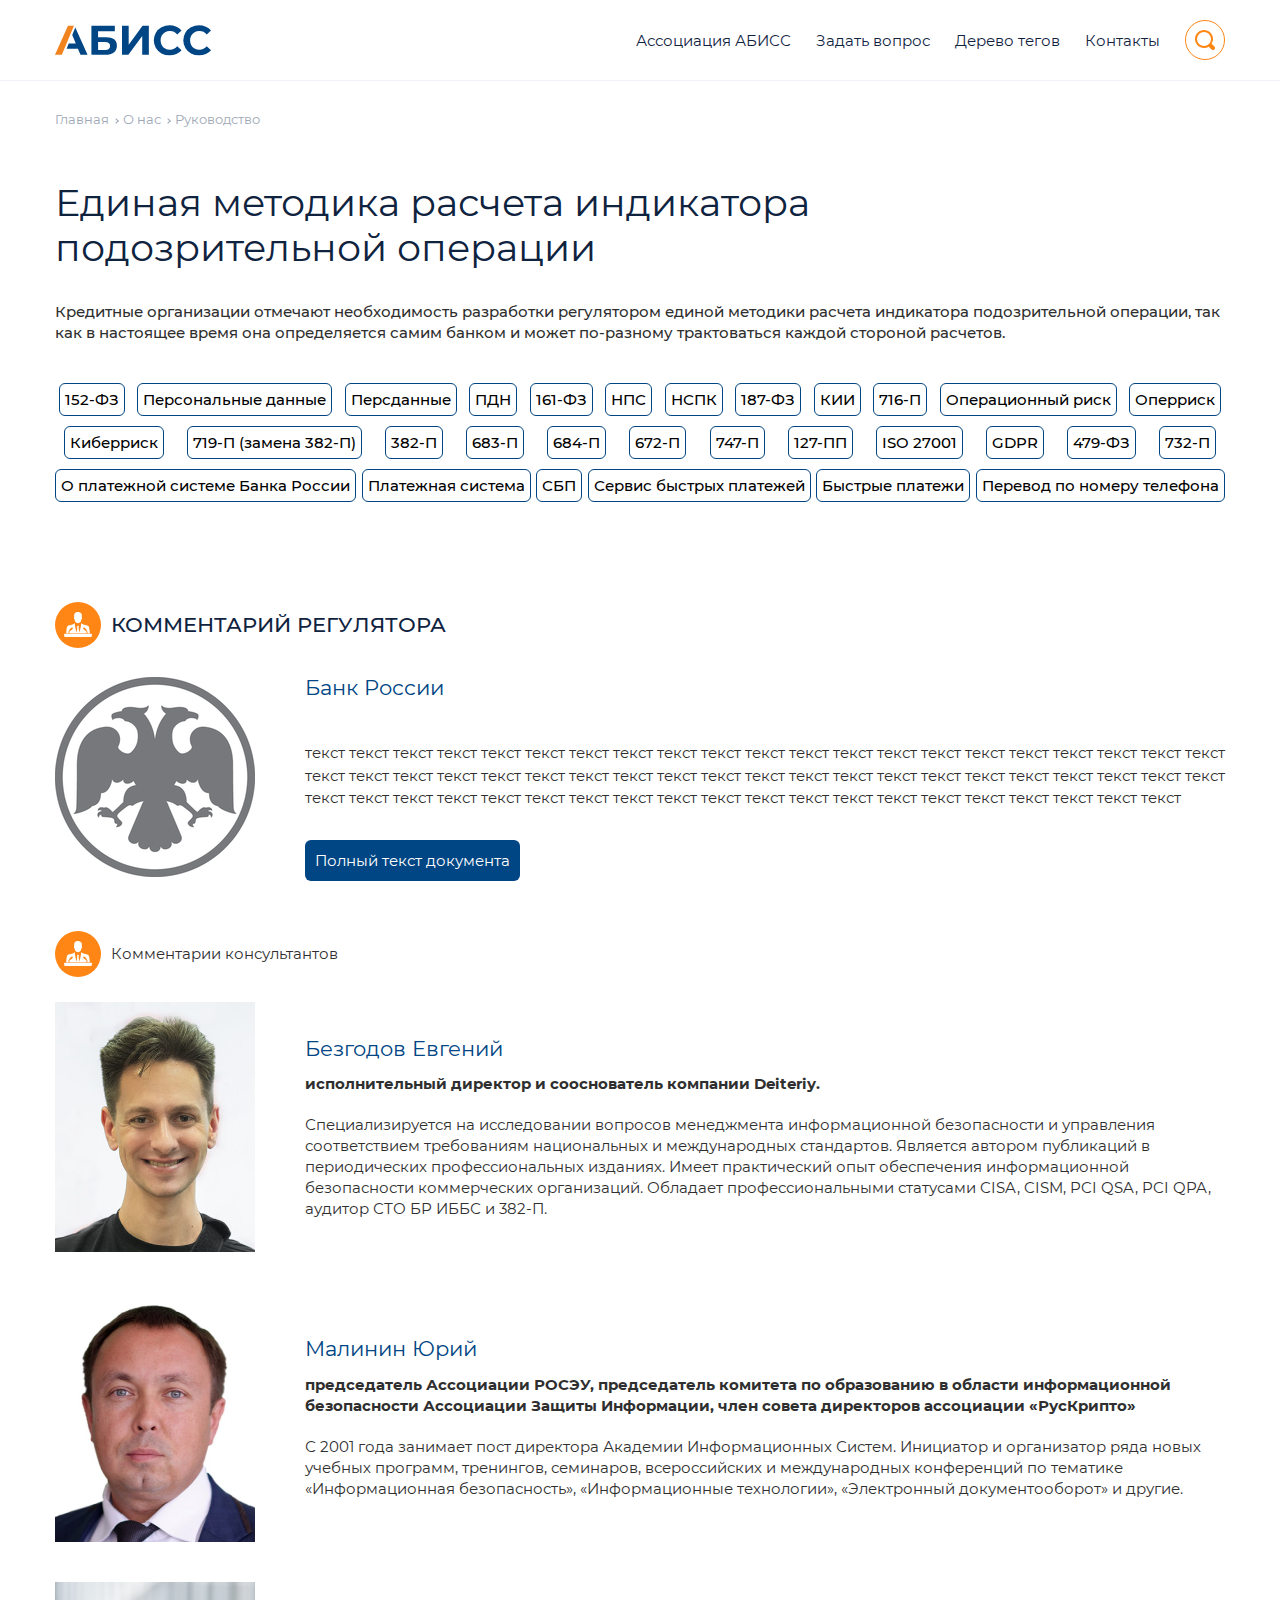
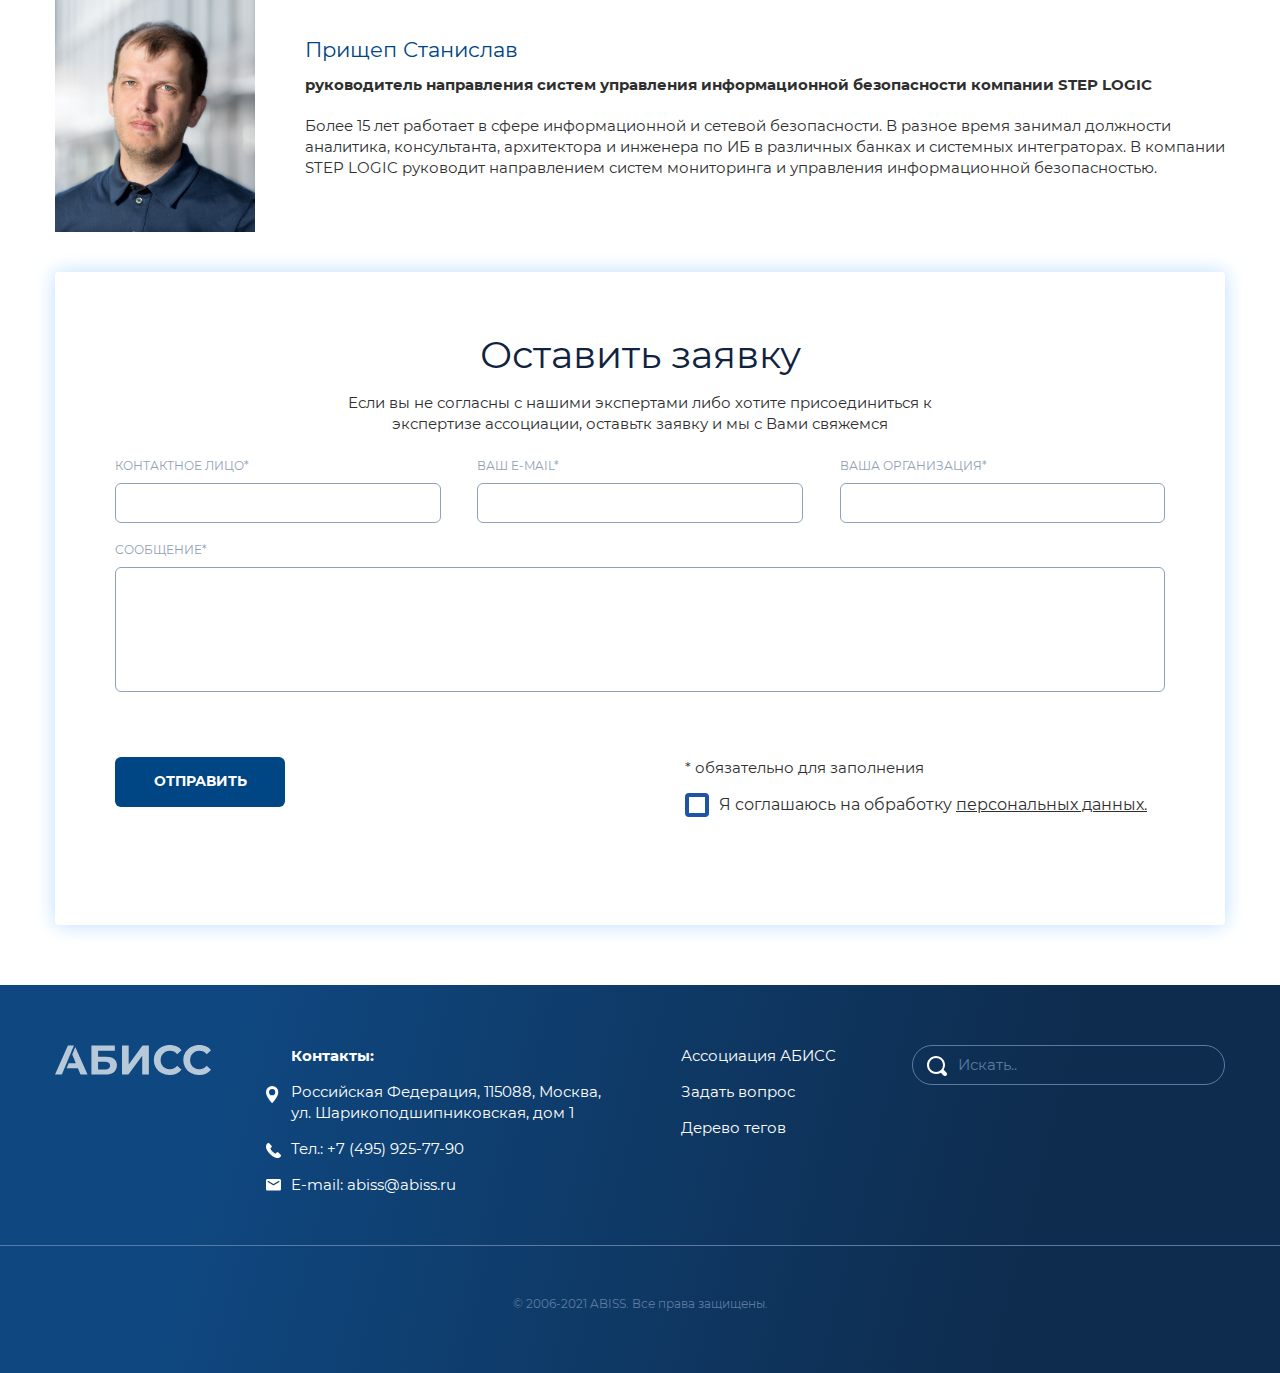
==== commit c1c2d8cd: "last edit" ====
--- a/app/team.html
+++ b/app/team.html
@@ -5,10 +5,10 @@
 
 	<meta charset="utf-8">
 	<title>Руководство</title>
-	<meta name="description" content="Startup HTML Optimized">
+	<meta name="description" content="АБИСС">
 	<meta name="viewport" content="width=device-width">
 	<link rel="icon" href="img/favicon.ico">
-	<meta property="og:image" content="img/preview.jpg">
+	<meta property="og:image" content="img/logo.svg">
 	<link rel="stylesheet" href="css/app.min.css?v=1">
 	<script src="js/app.min.js" defer></script>
 
@@ -21,20 +21,22 @@
 			<a href="index.html" class="header__logo">
 				<img src="img/logo.svg" alt="">
 			</a>
-			<div class="header__nav">
-				<div class="search__content--mobile">
-					<form>
-						<input type="text" class="search-inp" placeholder="Искать..">
-						<button class="search--btn"><a href="#"><svg width="20" height="20" fill="none" xmlns="http://www.w3.org/2000/svg"><path d="M9.02 0c4.973 0 9.02 4.046 9.02 9.02a8.965 8.965 0 01-1.387 4.799l2.76 2.76a2.004 2.004 0 11-2.835 2.834l-2.76-2.76a8.966 8.966 0 01-4.798 1.386C4.046 18.04 0 13.993 0 9.02S4.046 0 9.02 0zm0 16.035a7.023 7.023 0 007.015-7.015A7.023 7.023 0 009.02 2.004 7.023 7.023 0 002.004 9.02a7.023 7.023 0 007.016 7.015z" fill="#FF8515"/></a></svg></button>
-					</form>
-				</div>
-				<div class="header__list">
-					<ul>
-						<li><a href="#">Ассоциация АБИСС</a></li>
-						<li><a href="#">Задать вопрос</a></li>
-						<li><a href="#">Дерево тегов</a></li>
-						<li><a href="#">Контакты</a></li>
-					</ul>
+			<div class="header__wrap">
+				<div class="header__nav">
+					<div class="search__content--mobile">
+						<form>
+							<input type="text" class="search-inp" placeholder="Искать..">
+							<button class="search--btn"><a href="#"><svg width="20" height="20" fill="none" xmlns="http://www.w3.org/2000/svg"><path d="M9.02 0c4.973 0 9.02 4.046 9.02 9.02a8.965 8.965 0 01-1.387 4.799l2.76 2.76a2.004 2.004 0 11-2.835 2.834l-2.76-2.76a8.966 8.966 0 01-4.798 1.386C4.046 18.04 0 13.993 0 9.02S4.046 0 9.02 0zm0 16.035a7.023 7.023 0 007.015-7.015A7.023 7.023 0 009.02 2.004 7.023 7.023 0 002.004 9.02a7.023 7.023 0 007.016 7.015z" fill="#FF8515"/></a></svg></button>
+						</form>
+					</div>
+					<div class="header__list">
+						<ul>
+							<li><a href="#">Ассоциация АБИСС</a></li>
+							<li><a href="#">Задать вопрос</a></li>
+							<li><a href="#">Дерево тегов</a></li>
+							<li><a href="#">Контакты</a></li>
+						</ul>
+					</div>
 				</div>
 				<div class="header__search">
 					<div class="search">
@@ -48,27 +50,31 @@
 						</div>
 					</div>
 				</div>
-			</div>
-			<button class="hamburger" type="button">
-				<span class="hamburger__item"></span>
-			</button>
+				<button class="hamburger" type="button">
+					<span class="hamburger__item"></span>
+				</button>
+			</div>
 		</div>
 	</header>
+
+	<div class="crumbs">
+		<div class="container">
+			<ul>
+				<li><a href="#"></a>Главная</li>
+				<li><a href="#"></a>О нас</li>
+				<li><a href="#"></a>Руководство</li>
+			</ul>
+		</div>
+	</div>
 
 	<section class="team">
 		<div class="container">
 			<div class="team__answer">
-				<div class="team__answer_block">
-					<h2 class="team__answer_title h2">Тема вопроса (краткий вопрос)</h2>
-					<p class="team__answer_text">Развернутый вопрос Тема вопроса...</p>
-				</div>
-				<div class="team__answer_bank">
-					<img src="img/preds.svg" alt="">
-					<p>Есть ответ регулятора</p>
-				</div>
-			</div>
-
-			<div class="tag team__tag">
+				<h2 class="team__answer_title h2">Единая методика расчета индикатора<br> подозрительной операции</h2>
+				<p class="team__answer_text">Кредитные организации отмечают необходимость разработки регулятором единой методики расчета индикатора подозрительной операции, так как в настоящее время она определяется самим банком и может по-разному трактоваться каждой стороной расчетов.</p>
+			</div>
+
+			<div class="tag tag--team">
 				<div class="tag__list">
 					<a href="#">152-ФЗ</a>
 					<a href="#">Персональные данные</a>
@@ -93,6 +99,13 @@
 					<a href="#">ISO 27001</a>
 					<a href="#">GDPR</a>
 					<a href="#">479-ФЗ</a>
+					<a href="#">732-П</a>
+					<a href="#">О платежной системе Банка России</a>
+					<a href="#">Платежная система</a>
+					<a href="#">СБП</a>
+					<a href="#">Сервис быстрых платежей</a>
+					<a href="#">Быстрые платежи</a>
+					<a href="#">Перевод по номеру телефона</a>
 				</div>
 			</div>
 
@@ -108,7 +121,7 @@
 					<div class="bank__text">
 						<p class="bank__text_title">Банк России</p>
 						<p class="bank__text_text">текст текст текст текст текст текст текст текст текст текст текст текст текст текст текст текст текст текст текст текст текст текст текст текст текст текст текст текст текст текст текст текст текст текст текст текст текст текст текст текст текст текст текст текст текст текст текст текст текст текст текст текст текст текст текст текст текст текст текст текст текст текст</p>
-						<a href="#">Скачать полный текст документа</a>
+						<a href="#">Полный текст документа</a>
 					</div>
 				</div>
 			</div>
--- a/app/css/app.min.css
+++ b/app/css/app.min.css
@@ -1 +1 @@
-*,::after,::before{-webkit-box-sizing:border-box;box-sizing:border-box}html{font-family:sans-serif;line-height:1.15;-webkit-text-size-adjust:100%;-webkit-tap-highlight-color:transparent}article,aside,figcaption,figure,footer,header,hgroup,main,nav,section{display:block}body{margin:0;font-family:-apple-system,BlinkMacSystemFont,"Segoe UI",Roboto,"Helvetica Neue",Arial,"Noto Sans","Liberation Sans",sans-serif,"Apple Color Emoji","Segoe UI Emoji","Segoe UI Symbol","Noto Color Emoji";font-size:1rem;font-weight:400;line-height:1.5;color:#212529;text-align:left;background-color:#fff}[tabindex="-1"]:focus:not(:focus-visible){outline:0!important}hr{-webkit-box-sizing:content-box;box-sizing:content-box;height:0;overflow:visible}h1,h2,h3,h4,h5,h6{margin-top:0;margin-bottom:.5rem}p{margin-top:0;margin-bottom:1rem}abbr[data-original-title],abbr[title]{text-decoration:underline;-webkit-text-decoration:underline dotted;text-decoration:underline dotted;cursor:help;border-bottom:0;-webkit-text-decoration-skip-ink:none;text-decoration-skip-ink:none}address{margin-bottom:1rem;font-style:normal;line-height:inherit}dl,ol,ul{margin-top:0;margin-bottom:1rem}ol ol,ol ul,ul ol,ul ul{margin-bottom:0}dt{font-weight:700}dd{margin-bottom:.5rem;margin-left:0}blockquote{margin:0 0 1rem}b,strong{font-weight:bolder}small{font-size:80%}sub,sup{position:relative;font-size:75%;line-height:0;vertical-align:baseline}sub{bottom:-.25em}sup{top:-.5em}a{color:#007bff;text-decoration:none;background-color:transparent}a:hover{color:#0056b3;text-decoration:underline}a:not([href]):not([class]){color:inherit;text-decoration:none}a:not([href]):not([class]):hover{color:inherit;text-decoration:none}code,kbd,pre,samp{font-family:SFMono-Regular,Menlo,Monaco,Consolas,"Liberation Mono","Courier New",monospace;font-size:1em}pre{margin-top:0;margin-bottom:1rem;overflow:auto;-ms-overflow-style:scrollbar}figure{margin:0 0 1rem}img{vertical-align:middle;border-style:none}svg{overflow:hidden;vertical-align:middle}table{border-collapse:collapse}caption{padding-top:.75rem;padding-bottom:.75rem;color:#6c757d;text-align:left;caption-side:bottom}th{text-align:inherit;text-align:-webkit-match-parent}label{display:inline-block;margin-bottom:.5rem}button{border-radius:0}button:focus:not(:focus-visible){outline:0}button,input,optgroup,select,textarea{margin:0;font-family:inherit;font-size:inherit;line-height:inherit}button,input{overflow:visible}button,select{text-transform:none}[role=button]{cursor:pointer}select{word-wrap:normal}[type=button],[type=reset],[type=submit],button{-webkit-appearance:button}[type=button]:not(:disabled),[type=reset]:not(:disabled),[type=submit]:not(:disabled),button:not(:disabled){cursor:pointer}[type=button]::-moz-focus-inner,[type=reset]::-moz-focus-inner,[type=submit]::-moz-focus-inner,button::-moz-focus-inner{padding:0;border-style:none}input[type=checkbox],input[type=radio]{-webkit-box-sizing:border-box;box-sizing:border-box;padding:0}textarea{overflow:auto;resize:vertical}fieldset{min-width:0;padding:0;margin:0;border:0}legend{display:block;width:100%;max-width:100%;padding:0;margin-bottom:.5rem;font-size:1.5rem;line-height:inherit;color:inherit;white-space:normal}progress{vertical-align:baseline}[type=number]::-webkit-inner-spin-button,[type=number]::-webkit-outer-spin-button{height:auto}[type=search]{outline-offset:-2px;-webkit-appearance:none}[type=search]::-webkit-search-decoration{-webkit-appearance:none}::-webkit-file-upload-button{font:inherit;-webkit-appearance:button}output{display:inline-block}summary{display:list-item;cursor:pointer}template{display:none}[hidden]{display:none!important}@font-face{font-family:swiper-icons;src:url("data:application/font-woff;charset=utf-8;base64, [base64]//wADZ2x5ZgAAAywAAADMAAAD2MHtryVoZWFkAAABbAAAADAAAAA2E2+eoWhoZWEAAAGcAAAAHwAAACQC9gDzaG10eAAAAigAAAAZAAAArgJkABFsb2NhAAAC0AAAAFoAAABaFQAUGG1heHAAAAG8AAAAHwAAACAAcABAbmFtZQAAA/gAAAE5AAACXvFdBwlwb3N0AAAFNAAAAGIAAACE5s74hXjaY2BkYGAAYpf5Hu/j+W2+MnAzMYDAzaX6QjD6/4//Bxj5GA8AuRwMYGkAPywL13jaY2BkYGA88P8Agx4j+/8fQDYfA1AEBWgDAIB2BOoAeNpjYGRgYNBh4GdgYgABEMnIABJzYNADCQAACWgAsQB42mNgYfzCOIGBlYGB0YcxjYGBwR1Kf2WQZGhhYGBiYGVmgAFGBiQQkOaawtDAoMBQxXjg/wEGPcYDDA4wNUA2CCgwsAAAO4EL6gAAeNpj2M0gyAACqxgGNWBkZ2D4/wMA+xkDdgAAAHjaY2BgYGaAYBkGRgYQiAHyGMF8FgYHIM3DwMHABGQrMOgyWDLEM1T9/w8UBfEMgLzE////P/5//f/V/xv+r4eaAAeMbAxwIUYmIMHEgKYAYjUcsDAwsLKxc3BycfPw8jEQA/[base64]/uznmfPFBNODM2K7MTQ45YEAZqGP81AmGGcF3iPqOop0r1SPTaTbVkfUe4HXj97wYE+yNwWYxwWu4v1ugWHgo3S1XdZEVqWM7ET0cfnLGxWfkgR42o2PvWrDMBSFj/IHLaF0zKjRgdiVMwScNRAoWUoH78Y2icB/yIY09An6AH2Bdu/UB+yxopYshQiEvnvu0dURgDt8QeC8PDw7Fpji3fEA4z/PEJ6YOB5hKh4dj3EvXhxPqH/SKUY3rJ7srZ4FZnh1PMAtPhwP6fl2PMJMPDgeQ4rY8YT6Gzao0eAEA409DuggmTnFnOcSCiEiLMgxCiTI6Cq5DZUd3Qmp10vO0LaLTd2cjN4fOumlc7lUYbSQcZFkutRG7g6JKZKy0RmdLY680CDnEJ+UMkpFFe1RN7nxdVpXrC4aTtnaurOnYercZg2YVmLN/d/gczfEimrE/fs/bOuq29Zmn8tloORaXgZgGa78yO9/cnXm2BpaGvq25Dv9S4E9+5SIc9PqupJKhYFSSl47+Qcr1mYNAAAAeNptw0cKwkAAAMDZJA8Q7OUJvkLsPfZ6zFVERPy8qHh2YER+3i/BP83vIBLLySsoKimrqKqpa2hp6+jq6RsYGhmbmJqZSy0sraxtbO3sHRydnEMU4uR6yx7JJXveP7WrDycAAAAAAAH//wACeNpjYGRgYOABYhkgZgJCZgZNBkYGLQZtIJsFLMYAAAw3ALgAeNolizEKgDAQBCchRbC2sFER0YD6qVQiBCv/H9ezGI6Z5XBAw8CBK/m5iQQVauVbXLnOrMZv2oLdKFa8Pjuru2hJzGabmOSLzNMzvutpB3N42mNgZGBg4GKQYzBhYMxJLMlj4GBgAYow/P/PAJJhLM6sSoWKfWCAAwDAjgbRAAB42mNgYGBkAIIbCZo5IPrmUn0hGA0AO8EFTQAA") format("woff");font-weight:400;font-style:normal}:root{--swiper-theme-color:#007aff}.swiper-container{margin-left:auto;margin-right:auto;position:relative;overflow:hidden;list-style:none;padding:0;z-index:1}.swiper-container-vertical>.swiper-wrapper{-webkit-box-orient:vertical;-webkit-box-direction:normal;-ms-flex-direction:column;flex-direction:column}.swiper-wrapper{position:relative;width:100%;height:100%;z-index:1;display:-webkit-box;display:-ms-flexbox;display:flex;-webkit-transition-property:-webkit-transform;transition-property:-webkit-transform;-o-transition-property:transform;transition-property:transform;transition-property:transform,-webkit-transform;-webkit-box-sizing:content-box;box-sizing:content-box}.swiper-container-android .swiper-slide,.swiper-wrapper{-webkit-transform:translate3d(0,0,0);transform:translate3d(0,0,0)}.swiper-container-multirow>.swiper-wrapper{-ms-flex-wrap:wrap;flex-wrap:wrap}.swiper-container-multirow-column>.swiper-wrapper{-ms-flex-wrap:wrap;flex-wrap:wrap;-webkit-box-orient:vertical;-webkit-box-direction:normal;-ms-flex-direction:column;flex-direction:column}.swiper-container-free-mode>.swiper-wrapper{-webkit-transition-timing-function:ease-out;-o-transition-timing-function:ease-out;transition-timing-function:ease-out;margin:0 auto}.swiper-container-pointer-events{-ms-touch-action:pan-y;touch-action:pan-y}.swiper-container-pointer-events.swiper-container-vertical{-ms-touch-action:pan-x;touch-action:pan-x}.swiper-slide{-ms-flex-negative:0;flex-shrink:0;width:100%;height:100%;position:relative;-webkit-transition-property:-webkit-transform;transition-property:-webkit-transform;-o-transition-property:transform;transition-property:transform;transition-property:transform,-webkit-transform}.swiper-slide-invisible-blank{visibility:hidden}.swiper-container-autoheight,.swiper-container-autoheight .swiper-slide{height:auto}.swiper-container-autoheight .swiper-wrapper{-webkit-box-align:start;-ms-flex-align:start;align-items:flex-start;-webkit-transition-property:height,-webkit-transform;transition-property:height,-webkit-transform;-o-transition-property:transform,height;transition-property:transform,height;transition-property:transform,height,-webkit-transform}.swiper-container-3d{-webkit-perspective:1200px;perspective:1200px}.swiper-container-3d .swiper-cube-shadow,.swiper-container-3d .swiper-slide,.swiper-container-3d .swiper-slide-shadow-bottom,.swiper-container-3d .swiper-slide-shadow-left,.swiper-container-3d .swiper-slide-shadow-right,.swiper-container-3d .swiper-slide-shadow-top,.swiper-container-3d .swiper-wrapper{-webkit-transform-style:preserve-3d;transform-style:preserve-3d}.swiper-container-3d .swiper-slide-shadow-bottom,.swiper-container-3d .swiper-slide-shadow-left,.swiper-container-3d .swiper-slide-shadow-right,.swiper-container-3d .swiper-slide-shadow-top{position:absolute;left:0;top:0;width:100%;height:100%;pointer-events:none;z-index:10}.swiper-container-3d .swiper-slide-shadow-left{background-image:-webkit-gradient(linear,right top,left top,from(rgba(0,0,0,.5)),to(rgba(0,0,0,0)));background-image:-o-linear-gradient(right,rgba(0,0,0,.5),rgba(0,0,0,0));background-image:linear-gradient(to left,rgba(0,0,0,.5),rgba(0,0,0,0))}.swiper-container-3d .swiper-slide-shadow-right{background-image:-webkit-gradient(linear,left top,right top,from(rgba(0,0,0,.5)),to(rgba(0,0,0,0)));background-image:-o-linear-gradient(left,rgba(0,0,0,.5),rgba(0,0,0,0));background-image:linear-gradient(to right,rgba(0,0,0,.5),rgba(0,0,0,0))}.swiper-container-3d .swiper-slide-shadow-top{background-image:-webkit-gradient(linear,left bottom,left top,from(rgba(0,0,0,.5)),to(rgba(0,0,0,0)));background-image:-o-linear-gradient(bottom,rgba(0,0,0,.5),rgba(0,0,0,0));background-image:linear-gradient(to top,rgba(0,0,0,.5),rgba(0,0,0,0))}.swiper-container-3d .swiper-slide-shadow-bottom{background-image:-webkit-gradient(linear,left top,left bottom,from(rgba(0,0,0,.5)),to(rgba(0,0,0,0)));background-image:-o-linear-gradient(top,rgba(0,0,0,.5),rgba(0,0,0,0));background-image:linear-gradient(to bottom,rgba(0,0,0,.5),rgba(0,0,0,0))}.swiper-container-css-mode>.swiper-wrapper{overflow:auto;scrollbar-width:none;-ms-overflow-style:none}.swiper-container-css-mode>.swiper-wrapper::-webkit-scrollbar{display:none}.swiper-container-css-mode>.swiper-wrapper>.swiper-slide{scroll-snap-align:start start}.swiper-container-horizontal.swiper-container-css-mode>.swiper-wrapper{-webkit-scroll-snap-type:x mandatory;-ms-scroll-snap-type:x mandatory;scroll-snap-type:x mandatory}.swiper-container-vertical.swiper-container-css-mode>.swiper-wrapper{-webkit-scroll-snap-type:y mandatory;-ms-scroll-snap-type:y mandatory;scroll-snap-type:y mandatory}.form{position:relative}.form::after,.form::before{content:'';position:absolute;top:0;left:0}@font-face{font-family:Montserrat;font-style:normal;font-weight:400;src:url(../fonts/Montserrat-Regular.woff2) format("woff2");font-display:swap}@font-face{font-family:Montserrat;font-style:normal;font-weight:500;src:url(../fonts/Montserrat-Medium.woff2) format("woff2");font-display:swap}@font-face{font-family:Montserrat;font-style:normal;font-weight:700;src:url(../fonts/Montserrat-Bold.woff2) format("woff2");font-display:swap}body{overflow-x:hidden;position:relative;min-width:320px;font-family:Montserrat,sans-serif;font-size:15px;color:#2f2f2f;line-height:1.4;font-weight:400;min-height:100vh;display:-webkit-box;display:-ms-flexbox;display:flex;-webkit-box-orient:vertical;-webkit-box-direction:normal;-ms-flex-direction:column;flex-direction:column;-webkit-box-pack:justify;-ms-flex-pack:justify;justify-content:space-between}@media only screen and (max-width:576px){body{font-size:14px}}::-moz-selection{background-color:#004584;color:#fff}::selection{background-color:#004584;color:#fff}::-webkit-input-placeholder{color:#666}::-moz-placeholder{color:#666}:-ms-input-placeholder{color:#666}::-ms-input-placeholder{color:#666}::placeholder{color:#666}h1,h2,h3,h4,h5,h6{font-weight:700;line-height:1.2;margin:0;padding:0}ul{margin:0;padding:0;list-style-type:none}b,strong{font-weight:700}p{margin:0;padding:0}a,button{-webkit-transition:all .6s;-o-transition:all .6s;transition:all .6s}a:focus,a:hover,button:focus,button:hover{outline:0;text-decoration:none;outline:0}input,select,textarea{-webkit-transition:all .6s;-o-transition:all .6s;transition:all .6s;outline:0;-webkit-box-shadow:none;box-shadow:none;border:1px solid #000}input:focus:required:invalid,select:focus:required:invalid,textarea:focus:required:invalid{border-color:red;outline:0;-webkit-box-shadow:none;box-shadow:none;-webkit-appearance:none}input:required:valid,select:required:valid,textarea:required:valid{border-color:green;outline:0;-webkit-box-shadow:none;box-shadow:none;-webkit-appearance:none}input::-webkit-input-placeholder,select::-webkit-input-placeholder,textarea::-webkit-input-placeholder{color:#2f2f2f}input::-moz-placeholder,select::-moz-placeholder,textarea::-moz-placeholder{color:#2f2f2f}input:-ms-input-placeholder,select:-ms-input-placeholder,textarea:-ms-input-placeholder{color:#2f2f2f}input::-ms-input-placeholder,select::-ms-input-placeholder,textarea::-ms-input-placeholder{color:#2f2f2f}input::placeholder,select::placeholder,textarea::placeholder{color:#2f2f2f}.container{width:100%;max-width:1200px;padding:0 15px;margin:0 auto}@media only screen and (max-width:1200px){.container{max-width:992px}}@media only screen and (max-width:992px){.container{max-width:768px}}@media only screen and (max-width:767px){.container{max-width:576px}}@media only screen and (max-width:576px){.container{max-width:480px}}.btn,.form__btn_button{position:relative;display:-webkit-box;display:-ms-flexbox;display:flex;-webkit-box-pack:center;-ms-flex-pack:center;justify-content:center;-webkit-box-align:center;-ms-flex-align:center;align-items:center;height:45px;border-radius:20px;max-width:-webkit-fit-content;max-width:-moz-fit-content;max-width:fit-content;border:1px solid #1e53a6;background-color:#1e53a6;padding:0 15px;font-size:16px;color:#fff;font-weight:600}.btn:hover,.form__btn_button:hover{border:1px solid #004584;background:#004584;color:#fff}.btn:active,.form__btn_button:active{border:1px solid #fff;background:#004584;color:#fff}.btn--swiper{margin-top:auto;background:#fff;color:#004584;padding:15px;border-radius:6px}.btn--update{text-transform:uppercase;position:absolute;left:0;bottom:-80px;border:none;background:#004584;color:#fff;border-radius:6px;padding:16px 40px;font-weight:700;font-size:14px}.btn--update:hover{background:#ff8515}.btn--more{text-transform:uppercase;border:none;background:#004584;color:#fff;border-radius:6px;padding:5px;font-weight:700;font-size:14px;width:170px;height:50px}@media only screen and (max-width:767px){.btn--more{display:none}}.btn--more_mobile{display:none}@media only screen and (max-width:767px){.btn--more_mobile{display:block}}.btn--more:hover{background:#ff8515}.btn--form{text-transform:uppercase;border:none;background:#004584;color:#fff;border-radius:6px;padding:5px 15px;font-weight:700;font-size:14px;width:170px;height:50px}.btn--form:hover{background:#ff8515}.header__list ul a,.link,.tag a{color:#004584;position:relative;z-index:1}.header__list ul a::before,.link::before,.tag a::before{content:'';width:0;-webkit-transform:scale(0);-ms-transform:scale(0);transform:scale(0);-webkit-transition:all .3s;-o-transition:all .3s;transition:all .3s;position:absolute;bottom:-1px;width:100%;height:1px;background-color:#004584;z-index:-1}.header__list ul a:hover,.link:hover,.tag a:hover{color:#004584;text-decoration:none}.header__list ul a:hover::before,.link:hover::before,.tag a:hover::before{-webkit-transform:scale(1);-ms-transform:scale(1);transform:scale(1)}.header__list ul a:active,.link:active,.tag a:active{color:#004584;text-decoration:none}.header__list ul a:active::before,.link:active::before,.tag a:active::before{-webkit-transform:scale(1);-ms-transform:scale(1);transform:scale(1)}.h1{font-size:40px;font-weight:700;text-transform:uppercase}@media only screen and (max-width:992px){.h1{font-size:35px}}@media only screen and (max-width:767px){.h1{font-size:30px}}@media only screen and (max-width:576px){.h1{font-size:24px}}.h2{font-size:38px;font-weight:400}@media only screen and (max-width:767px){.h2{font-size:28px}}@media only screen and (max-width:576px){.h2{font-size:24px}}.hamburger{position:relative;display:none;padding:0;border:none;background-color:transparent;-webkit-transition:all .3s;-o-transition:all .3s;transition:all .3s;width:25px;height:18px;margin-right:15px;outline:0}@media only screen and (max-width:992px){.hamburger{display:block}}.hamburger:hover span{background-color:#004584}.hamburger:hover span::after,.hamburger:hover span::before{background-color:#004584}.hamburger__item{position:absolute;right:0;top:50%;width:25px;height:2px;background-color:#2f2f2f;border-radius:4px;-webkit-transition:all .6s;-o-transition:all .6s;transition:all .6s;bottom:0}.hamburger__item::after,.hamburger__item::before{content:'';display:block;position:absolute;right:0;background-color:#2f2f2f;height:2px;-webkit-transition:all .6s;-o-transition:all .6s;transition:all .6s}.hamburger__item::before{top:7px;width:25px}.hamburger__item::after{top:-7px;width:25px}.hamburger--active{z-index:100}.hamburger--active:hover span{background-color:transparent}.hamburger--active:hover span::after,.hamburger--active:hover span::before{background-color:#004584}.hamburger--active .hamburger__item{background-color:transparent}.hamburger--active .hamburger__item::before{top:0;width:25px;-webkit-transform:rotate(45deg);-ms-transform:rotate(45deg);transform:rotate(45deg)}.hamburger--active .hamburger__item::after{top:0;width:25px;-webkit-transform:rotate(-45deg);-ms-transform:rotate(-45deg);transform:rotate(-45deg)}.header{position:fixed;top:0;right:0;left:0;z-index:1000;padding:20px 0;border-bottom:1px solid #eff2f9;background:#fff}@media only screen and (max-width:992px){.header{padding:15px 0}}.header__container{display:-webkit-box;display:-ms-flexbox;display:flex;-ms-flex-wrap:wrap;flex-wrap:wrap;-webkit-box-align:center;-ms-flex-align:center;align-items:center;-webkit-box-pack:justify;-ms-flex-pack:justify;justify-content:space-between}.header__logo{display:block;width:156px;height:30px}.header__logo img{width:100%;height:auto}.header__nav{display:-webkit-box;display:-ms-flexbox;display:flex;-webkit-box-align:center;-ms-flex-align:center;align-items:center;gap:30px;-webkit-transition:all .6s;-o-transition:all .6s;transition:all .6s}@media only screen and (max-width:992px){.header__nav{position:fixed;top:60px;right:-200%;bottom:0;background:#fff;z-index:50;width:100%;height:100%;padding:10px 15px;-webkit-box-shadow:0 5px 5px rgba(0,0,0,.55);box-shadow:0 5px 5px rgba(0,0,0,.55);-webkit-box-orient:vertical;-webkit-box-direction:normal;-ms-flex-direction:column;flex-direction:column;gap:25px}.header__nav ul{-webkit-box-orient:vertical;-webkit-box-direction:normal;-ms-flex-direction:column;flex-direction:column}}.header__nav--active{right:0}.header__list ul{display:-webkit-box;display:-ms-flexbox;display:flex;-webkit-box-align:center;-ms-flex-align:center;align-items:center;gap:25px}.header__list ul a{color:#0f233f}.search{position:relative;display:block}@media only screen and (max-width:992px){.search{display:none}}.search--btn{position:absolute;left:0;top:0;bottom:0;border:none;background:0 0;padding:0 15px}.search--close{position:absolute;right:0;top:0;bottom:0;display:-webkit-box;display:-ms-flexbox;display:flex;-webkit-box-align:center;-ms-flex-align:center;align-items:center;padding:0 15px}.search__link a{width:40px;height:40px;display:block;background:#fff;border-radius:20px;border:1px solid #ff8515;display:-webkit-box;display:-ms-flexbox;display:flex;-webkit-box-align:center;-ms-flex-align:center;align-items:center;-webkit-box-pack:center;-ms-flex-pack:center;justify-content:center}.search__content{position:absolute;top:50%;right:0;-webkit-transform:translate(0,-50%);-ms-transform:translate(0,-50%);transform:translate(0,-50%);max-width:0;opacity:0;-webkit-transition:all .3s ease;-o-transition:all .3s ease;transition:all .3s ease;overflow:hidden;z-index:1001}.search__content--active{position:absolute;right:0;max-width:380px;opacity:1;-webkit-transition:all .3s ease;-o-transition:all .3s ease;transition:all .3s ease}.search__content--mobile{display:none;position:relative;width:100%}@media only screen and (max-width:992px){.search__content--mobile{display:block}}.search__content--mobile form input{display:block;width:100%;height:40px;background:#fff;border:1px solid #ff8515;border-radius:20px;font-size:15px;line-height:38px;color:#0f233f;padding:0 40px 0 45px}.search__content form input{display:block;max-width:100%;width:380px;height:40px;background:#fff;border:1px solid #ff8515;border-radius:20px;font-size:15px;line-height:38px;color:#0f233f;padding:0 40px 0 45px}.banner{padding-top:110px;-webkit-box-shadow:0 -5px 10px gray;box-shadow:0 -5px 10px gray}@media only screen and (max-width:992px){.banner{padding-top:75px}}@media only screen and (max-width:767px){.banner{padding-bottom:30px}}.banner__container{display:-webkit-box;display:-ms-flexbox;display:flex}@media only screen and (max-width:767px){.banner__container{-webkit-box-orient:vertical;-webkit-box-direction:normal;-ms-flex-direction:column;flex-direction:column;-webkit-box-align:center;-ms-flex-align:center;align-items:center}}.banner__title{margin-bottom:30px}@media only screen and (max-width:767px){.banner__title{margin-bottom:15px}}.banner__block{width:43%;display:-webkit-box;display:-ms-flexbox;display:flex;-webkit-box-orient:vertical;-webkit-box-direction:normal;-ms-flex-direction:column;flex-direction:column;-webkit-box-pack:center;-ms-flex-pack:center;justify-content:center}@media only screen and (max-width:767px){.banner__block{width:100%;-webkit-box-align:center;-ms-flex-align:center;align-items:center;text-align:center}}.banner__block p{margin-bottom:50px}@media only screen and (max-width:767px){.banner__block p{margin-bottom:30px}}@media only screen and (max-width:576px){.banner__block p{margin-bottom:15px}}@media only screen and (max-width:767px){.banner__block p br{display:none}}.banner__img{width:57%;-ms-flex-negative:0;flex-shrink:0}@media only screen and (max-width:576px){.banner__img{width:100%}}.banner__img img{width:100%;height:auto}.about{padding-top:60px;padding-bottom:60px}@media only screen and (max-width:576px){.about{padding-top:30px;padding-bottom:30px}}.about__block{width:49%;padding:15px;-webkit-box-shadow:0 0 10px #d2e8fc;box-shadow:0 0 10px #d2e8fc;border-radius:6px}@media only screen and (max-width:767px){.about__block{width:100%}}.about__container{display:-webkit-box;display:-ms-flexbox;display:flex;-webkit-box-pack:justify;-ms-flex-pack:justify;justify-content:space-between}@media only screen and (max-width:767px){.about__container{-webkit-box-orient:vertical;-webkit-box-direction:normal;-ms-flex-direction:column;flex-direction:column;gap:30px}}.about__title{margin-bottom:30px}@media only screen and (max-width:767px){.about__title{margin-bottom:15px}}.update{padding-top:60px;padding-bottom:200px}@media only screen and (max-width:767px){.update{padding-bottom:150px}}@media only screen and (max-width:576px){.update{padding-top:30px;padding-bottom:130px}}.update__block{width:49%;padding:25px;border:1px solid #8ea2bd;position:relative;border-radius:4px}@media only screen and (max-width:767px){.update__block{width:100%}}.update__block--another{background:-o-linear-gradient(345.77deg,#0f4881 27.79%,#0e2c4e 120%);background:linear-gradient(104.23deg,#0f4881 27.79%,#0e2c4e 120%);border:none}.update__block--another .update__more,.update__block--another .update__subtitle,.update__block--another .update__text{color:#fff}.update__block--another .update__more:hover{color:#fff}.update__wrap{display:-webkit-box;display:-ms-flexbox;display:flex;-webkit-box-pack:justify;-ms-flex-pack:justify;justify-content:space-between}@media only screen and (max-width:767px){.update__wrap{-webkit-box-orient:vertical;-webkit-box-direction:normal;-ms-flex-direction:column;flex-direction:column;gap:110px}}.update__title{margin-bottom:40px;text-align:center}@media only screen and (max-width:576px){.update__title{margin-bottom:15px}}.update__subtitle{margin-bottom:30px}@media only screen and (max-width:767px){.update__subtitle{margin-bottom:15px}}.update__text{margin-bottom:30px}.update__more{position:absolute;right:30px;bottom:20px;color:#2f2f2f}.update__more:hover{color:#2f2f2f;text-decoration:underline}.allsearch{padding-top:50px}@media only screen and (max-width:576px){.allsearch{padding-top:30px}}.allsearch form{position:relative}.allsearch form input{display:block;width:100%;height:60px;background:#fff;border:1px solid #ff8515;border-radius:40px;font-size:15px;line-height:38px;color:#0f233f;padding:0 80px 0 150px}@media only screen and (max-width:576px){.allsearch form input{height:40px}}.allsearch form input::-webkit-input-placeholder{color:gray}.allsearch form input::-moz-placeholder{color:gray}.allsearch form input:-ms-input-placeholder{color:gray}.allsearch form input::-ms-input-placeholder{color:gray}.allsearch form input::placeholder{color:gray}.allsearch button{position:absolute;top:0;bottom:0;left:0;border:none;background:0 0;padding:0 35px;display:-webkit-box;display:-ms-flexbox;display:flex;-webkit-box-align:center;-ms-flex-align:center;align-items:center;gap:10px;font-size:20px}.work{padding-top:50px;padding-bottom:50px;background:-o-linear-gradient(346.03deg,#0f4881 23.99%,#0e2c4e 90.19%);background:linear-gradient(103.97deg,#0f4881 23.99%,#0e2c4e 90.19%)}@media only screen and (max-width:576px){.work{padding-top:30px;padding-bottom:30px}}.work__svg{width:60px;height:60px;padding:10px;display:-webkit-box;display:-ms-flexbox;display:flex;-webkit-box-align:center;-ms-flex-align:center;align-items:center;-webkit-box-pack:center;-ms-flex-pack:center;justify-content:center;margin:15px 0}.work__svg_more{width:60px;height:60px;padding:0}.work__svg svg{width:100%;height:100%}@media only screen and (max-width:1450px){.work__container{padding:0 50px}}.work__wrap{position:relative}.work__slide{display:-webkit-box;display:-ms-flexbox;display:flex;-webkit-box-orient:vertical;-webkit-box-direction:normal;-ms-flex-direction:column;flex-direction:column;-webkit-box-align:center;-ms-flex-align:center;align-items:center;padding:25px;background:#fff;height:100%}@media only screen and (max-width:767px){.work__slide{padding:15px}}.work__slide:hover .work__subtitle{font-weight:700}.work__slider{overflow:hidden;height:400px}@media only screen and (max-width:767px){.work__slider{height:350px}}.work__slider img{width:100%;height:100%;-o-object-fit:cover;object-fit:cover}.work__title{color:#fff;text-align:center;margin-bottom:50px;padding:0 15px}@media only screen and (max-width:767px){.work__title{margin-bottom:30px}}@media only screen and (max-width:576px){.work__title{margin-bottom:15px}}.work__subtitle{font-size:21px;font-weight:500;color:#0f233f;margin-bottom:30px;text-align:center}.work__text{text-align:center}@media only screen and (max-width:992px){.work__text br{display:none}}.work__next,.work__prev{display:-webkit-box;display:-ms-flexbox;display:flex;-webkit-box-align:center;-ms-flex-align:center;align-items:center;-webkit-box-pack:center;-ms-flex-pack:center;justify-content:center;position:absolute;top:45%;z-index:1;width:40px;height:40px;border-right:#fff 1px solid;border-bottom:#fff 1px solid}@media only screen and (max-width:1450px){.work__next,.work__prev{width:20px;height:20px}}.work__next{right:-100px;-webkit-transform:translate(0,-50%);-ms-transform:translate(0,-50%);transform:translate(0,-50%);-webkit-transform:rotate(-45deg);-ms-transform:rotate(-45deg);transform:rotate(-45deg)}@media only screen and (max-width:1450px){.work__next{right:-30px}}.work__prev{left:-100px;-webkit-transform:translate(0,-50%);-ms-transform:translate(0,-50%);transform:translate(0,-50%);-webkit-transform:rotate(135deg);-ms-transform:rotate(135deg);transform:rotate(135deg)}@media only screen and (max-width:1450px){.work__prev{left:-30px}}.tag{padding-bottom:100px}@media only screen and (max-width:576px){.tag{padding-bottom:30px}}.tag__title{margin-bottom:40px}@media only screen and (max-width:576px){.tag__title{margin-bottom:15px}}.tag__list{display:-webkit-box;display:-ms-flexbox;display:flex;-ms-flex-wrap:wrap;flex-wrap:wrap;-ms-flex-pack:distribute;justify-content:space-around;row-gap:10px;-webkit-column-gap:30px;-moz-column-gap:30px;column-gap:30px}@media only screen and (max-width:1200px){.tag__list{-webkit-column-gap:14px;-moz-column-gap:14px;column-gap:14px}}.tag a{display:block;color:#000;font-weight:500}.footer{background:-o-linear-gradient(346.03deg,#0f4881 16.33%,#0e2c4e 79.32%);background:linear-gradient(103.97deg,#0f4881 16.33%,#0e2c4e 79.32%);padding-top:60px;padding-bottom:60px}@media only screen and (max-width:576px){.footer{padding-top:30px;padding-bottom:30px}}.footer__container{display:-webkit-box;display:-ms-flexbox;display:flex;-webkit-box-pack:justify;-ms-flex-pack:justify;justify-content:space-between}@media only screen and (max-width:992px){.footer__container{-webkit-box-orient:vertical;-webkit-box-direction:normal;-ms-flex-direction:column;flex-direction:column;gap:20px}}.footer__block{display:-webkit-box;display:-ms-flexbox;display:flex;gap:80px}@media only screen and (max-width:1200px){.footer__block{gap:40px}}@media only screen and (max-width:576px){.footer__block{-webkit-box-orient:vertical;-webkit-box-direction:normal;-ms-flex-direction:column;flex-direction:column;-webkit-box-align:center;-ms-flex-align:center;align-items:center;gap:20px}}.footer__contact{display:-webkit-box;display:-ms-flexbox;display:flex;-webkit-box-orient:vertical;-webkit-box-direction:normal;-ms-flex-direction:column;flex-direction:column;gap:15px;color:#fff}.footer__contact_title{font-weight:700}.footer__contact a{display:block;position:relative;color:#fff}.footer__contact a:hover{text-decoration:underline}@media only screen and (max-width:992px){.footer__contact a{margin-left:30px}}.footer__contact a svg{position:absolute;top:5px;left:-25px}.footer__nav{display:-webkit-box;display:-ms-flexbox;display:flex;-webkit-box-orient:vertical;-webkit-box-direction:normal;-ms-flex-direction:column;flex-direction:column;gap:15px}.footer__nav a{display:block;color:#fff}.footer__nav a:hover{text-decoration:underline}.footer__search form{position:relative}.footer__search input{display:block;max-width:100%;width:100%;height:40px;background:0 0;border:1px solid #5d7aa1;border-radius:20px;font-size:15px;line-height:38px;color:#fff;padding:0 40px 0 45px}.footer__search input::-webkit-input-placeholder{color:#5d7aa1}.footer__search input::-moz-placeholder{color:#5d7aa1}.footer__search input:-ms-input-placeholder{color:#5d7aa1}.footer__search input::-ms-input-placeholder{color:#5d7aa1}.footer__search input::placeholder{color:#5d7aa1}.footer__search button{position:absolute;top:0;left:0;bottom:0;border:none;background:0 0;padding:0 15px}.footer__search button path,.footer__search button svg{fill:#fff}@media only screen and (max-width:992px){.footer__logo{display:none}}.footer__logo_mobile{display:none}@media only screen and (max-width:992px){.footer__logo_mobile{display:block}}@media only screen and (max-width:576px){.footer__logo_mobile{text-align:center}}.footer__line{border-top:1px solid #5d7aa1;margin-top:50px;margin-bottom:50px}.footer__abiss{text-align:center;color:#5d7aa1;font-size:12px}.team{padding-top:120px}@media only screen and (max-width:992px){.team{padding-top:75px}}.team__answer{display:-webkit-box;display:-ms-flexbox;display:flex;-webkit-box-pack:justify;-ms-flex-pack:justify;justify-content:space-between}@media only screen and (max-width:992px){.team__answer{-webkit-box-orient:vertical;-webkit-box-direction:normal;-ms-flex-direction:column;flex-direction:column}}.team__answer_bank{display:-webkit-box;display:-ms-flexbox;display:flex;-webkit-box-align:center;-ms-flex-align:center;align-items:center;margin-left:15px}@media only screen and (max-width:992px){.team__answer_bank{margin-bottom:20px;margin-left:0}}.team__answer_bank img{margin-right:5px}.team__answer_title{font-weight:700;margin-bottom:30px}@media only screen and (max-width:576px){.team__answer_title{margin-bottom:15px}}.team__answer_text{font-weight:500;margin-bottom:40px}@media only screen and (max-width:992px){.team__answer_text{margin-bottom:15px}}.team__tag{background:-o-linear-gradient(345.77deg,#0f4881 27.79%,#0e2c4e 120%);background:linear-gradient(104.23deg,#0f4881 27.79%,#0e2c4e 120%);padding-bottom:0;border-radius:6px;padding:10px;margin-bottom:30px}.team__tag a{color:#fff}.team__tag a:hover{color:#ff8515}.team__comment{display:-webkit-box;display:-ms-flexbox;display:flex;gap:10px;-webkit-box-align:center;-ms-flex-align:center;align-items:center;margin-bottom:25px}@media only screen and (max-width:576px){.team__comment{margin-bottom:15px}}.team__person{display:-webkit-box;display:-ms-flexbox;display:flex;gap:50px;margin-bottom:40px;-webkit-box-align:center;-ms-flex-align:center;align-items:center}@media only screen and (max-width:992px){.team__person{gap:20px}}@media only screen and (max-width:576px){.team__person{-webkit-box-orient:vertical;-webkit-box-direction:normal;-ms-flex-direction:column;flex-direction:column}}.team__person_img{width:200px;height:250px;-ms-flex-negative:0;flex-shrink:0}@media only screen and (max-width:576px){.team__person_img{width:60%;height:100%}}.team__person_img img{width:100%;height:100%;-o-object-fit:cover;object-fit:cover}.team__person_title{font-size:21px;color:#004584;margin-bottom:10px}.team__person_subtitle{font-weight:700;margin-bottom:20px}@media only screen and (max-width:576px){.team__person_subtitle{margin-bottom:15px}}.bank{margin-bottom:50px}@media only screen and (max-width:576px){.bank{margin-bottom:30px}}.bank__icon{display:-webkit-box;display:-ms-flexbox;display:flex;-webkit-box-align:center;-ms-flex-align:center;align-items:center;gap:10px;margin-bottom:25px}@media only screen and (max-width:576px){.bank__icon{margin-bottom:15px}}.bank__block{display:-webkit-box;display:-ms-flexbox;display:flex;-webkit-box-align:center;-ms-flex-align:center;align-items:center;gap:50px}@media only screen and (max-width:992px){.bank__block{gap:20px}}@media only screen and (max-width:576px){.bank__block{-webkit-box-orient:vertical;-webkit-box-direction:normal;-ms-flex-direction:column;flex-direction:column}}.bank__img{width:200px;height:200px;-ms-flex-negative:0;flex-shrink:0}.bank__img img{width:100%;height:100%;-o-object-fit:cover;object-fit:cover}.bank__text_title{font-weight:700;font-size:18px;margin-bottom:40px}@media only screen and (max-width:576px){.bank__text_title{margin-bottom:15px}}.bank__text_text{margin-bottom:30px}@media only screen and (max-width:576px){.bank__text_text{margin-bottom:15px}}.bank__text a{display:block;width:-webkit-fit-content;width:-moz-fit-content;width:fit-content;color:#fff;background:#004584;padding:10px;border-radius:6px}.bank__text a:hover{background:#ff8515}.order{padding-bottom:60px}.order__wrap{-webkit-box-shadow:0 0 20px #baddfd;box-shadow:0 0 20px #baddfd;border-radius:4px;padding:60px;background:#fff}@media only screen and (max-width:992px){.order__wrap{padding:20px}}.order__title{text-align:center;margin-bottom:15px}.order__subtitle{text-align:center;margin-bottom:20px}@media only screen and (max-width:767px){.order__subtitle br{display:none}}.form{position:relative}.form__wrap{display:-webkit-box;display:-ms-flexbox;display:flex;-webkit-box-pack:justify;-ms-flex-pack:justify;justify-content:space-between}@media only screen and (max-width:767px){.form__wrap{-webkit-box-orient:vertical;-webkit-box-direction:normal;-ms-flex-direction:column;flex-direction:column}}.form__personal{display:-webkit-box;display:-ms-flexbox;display:flex;-webkit-box-pack:justify;-ms-flex-pack:justify;justify-content:space-between}@media only screen and (max-width:767px){.form__personal{-webkit-box-orient:vertical;-webkit-box-direction:reverse;-ms-flex-direction:column-reverse;flex-direction:column-reverse}}.form__agree{margin-bottom:25px}.form__agree p{margin-bottom:15px}.form::after{width:100%;height:100%;background-color:rgba(255,255,255,.7);background-image:url(../img/loading.gif);background-repeat:no-repeat;background-position:center;background-size:120px;visibility:hidden;opacity:0;z-index:100;-webkit-transition:all .6s;-o-transition:all .6s;transition:all .6s}.form._sending::after{opacity:1;visibility:visible}.form__item{position:relative;margin-bottom:15px;width:31%}@media only screen and (max-width:767px){.form__item{width:100%}}.form__item_text{width:100%;margin-bottom:60px}@media only screen and (max-width:767px){.form__item_text{margin-bottom:35px}}.form__item input{height:40px;border:1px solid #8ea2bd;border-radius:6px;padding:0 15px;font-size:15px;color:#2f2f2f}.form__label{font-size:12px;text-transform:uppercase;color:#929fb5;margin-bottom:8px}.form__input{width:100%;height:40px;line-height:40px;padding:0 15px}.form__input::-webkit-input-placeholder{line-height:40px;font-size:16px}.form__input::-moz-placeholder{line-height:40px;font-size:16px}.form__input:-ms-input-placeholder{line-height:40px;font-size:16px}.form__input::-ms-input-placeholder{line-height:40px;font-size:16px}.form__input::placeholder{line-height:40px;font-size:16px}.form__input:focus{-webkit-box-shadow:0 0 4px 0 #2f2f2f;box-shadow:0 0 4px 0 #2f2f2f}.form__input._error{-webkit-box-shadow:0 0 4px 0 red;box-shadow:0 0 4px 0 red;border-color:red}.form__textarea{width:100%;resize:none;min-height:120px;padding:15px;height:125px;border:1px solid #8ea2bd;border-radius:6px;padding:10px 15px;font-size:15px;color:#2f2f2f}.form__textarea._error{-webkit-box-shadow:0 0 4px 0 red;box-shadow:0 0 4px 0 red;border-color:red}.form__options_label{position:relative;display:-webkit-inline-box;display:-ms-inline-flexbox;display:inline-flex;font-size:16px;line-height:140%;-webkit-box-align:center;-ms-flex-align:center;align-items:center}.form__options_label::before{content:'';-ms-flex-item-align:start;-ms-grid-row-align:start;align-self:start;-webkit-box-flex:0;-ms-flex:0 0 24px;flex:0 0 24px;height:24px;background-color:#1e53a6;border-radius:50%;margin-right:10px}.form__options_label::after{content:'';position:absolute;top:4px;left:4px;width:16px;height:16px;border-radius:50%;background-color:#fff;-webkit-transform:scale(0);-ms-transform:scale(0);transform:scale(0);-webkit-transition:all .6s;-o-transition:all .6s;transition:all .6s}.form__options_input{display:none}.form__options_input:checked+.form__options_label::after{-webkit-transform:scale(1);-ms-transform:scale(1);transform:scale(1)}.form__select{height:50px;width:100%;border-radius:5px;font-size:16px;padding:0 15px}.form__file_item{position:relative;margin-bottom:10px}.form__file_input{position:absolute;left:0;top:0;width:100%;height:100%;opacity:0;font-size:0}.form__file_button{display:-webkit-inline-box;display:-ms-inline-flexbox;display:inline-flex;min-height:40px;border-radius:30px;-webkit-box-pack:center;-ms-flex-pack:center;justify-content:center;-webkit-box-align:center;-ms-flex-align:center;align-items:center;background-color:#1e53a6;color:#fff;padding:0 15px;cursor:pointer}.form__file_preview{display:inline-block;max-width:100px}.form__file_preview img{max-width:100%}.form__checkbox._error .form__checkbox_label::before{-webkit-box-shadow:0 0 7px 0 red;box-shadow:0 0 7px 0 red}.form__checkbox_label{position:relative;width:480px;font-size:16px;line-height:140%;display:-webkit-inline-box;display:-ms-inline-flexbox;display:inline-flex;-webkit-box-align:center;-ms-flex-align:center;align-items:center;cursor:pointer}@media only screen and (max-width:767px){.form__checkbox_label{width:100%}}@media only screen and (max-width:576px){.form__checkbox_label span{font-size:12px}}.form__checkbox_label::before{content:'';-ms-flex-item-align:start;align-self:flex-start;-webkit-box-flex:0;-ms-flex:0 0 24px;flex:0 0 24px;height:24px;background-color:#1e53a6;border-radius:4px;margin-right:10px;-webkit-transition:all .6s;-o-transition:all .6s;transition:all .6s}.form__checkbox_label::after{content:'';width:16px;height:16px;position:absolute;top:4px;left:4px;background-color:#fff;-webkit-transform:scale(0);-ms-transform:scale(0);transform:scale(0);-webkit-transition:all .6s;-o-transition:all .6s;transition:all .6s}.form__checkbox_label a{color:#2f2f2f;text-decoration:underline}.form__checkbox_input{display:none}.form__checkbox_input:checked+.form__checkbox_label::after{-webkit-transform:scale(1);-ms-transform:scale(1);transform:scale(1)}@media only screen and (max-width:767px){.form__btn{margin:auto}}.form__error{position:absolute;width:100%;padding:0 2px;-webkit-transition:all .3s;-o-transition:all .3s;transition:all .3s;-webkit-animation:error .3s linear 1 forwards;animation:error .3s linear 1 forwards;color:#fff;text-align:center;font-weight:600;background-color:red;border-radius:10px;z-index:1}.form__error::before{content:'';position:absolute;left:50%;top:-8px;margin-left:-2px;border-bottom:4px solid red;border-left:4px solid transparent;border-right:4px solid transparent;border-top:4px solid transparent}.form__nav_wrap{display:-webkit-box;display:-ms-flexbox;display:flex;-webkit-box-orient:vertical;-webkit-box-direction:normal;-ms-flex-direction:column;flex-direction:column;margin-bottom:20px}.form__nav_item{display:-webkit-box;display:-ms-flexbox;display:flex;margin-bottom:10px}.form__nav_button{display:-webkit-box;display:-ms-flexbox;display:flex;-ms-flex-negative:0;flex-shrink:0}.form__nav_button a{display:-webkit-box;display:-ms-flexbox;display:flex;-webkit-box-pack:center;-ms-flex-pack:center;justify-content:center;-webkit-box-align:center;-ms-flex-align:center;align-items:center;width:40px;height:40px;border-radius:50%;-webkit-box-shadow:0 0 5px 0 rgba(0,0,0,.3);box-shadow:0 0 5px 0 rgba(0,0,0,.3);padding:0;margin-left:10px}.form__nav_button img{max-width:50%}+*,::after,::before{-webkit-box-sizing:border-box;box-sizing:border-box}html{font-family:sans-serif;line-height:1.15;-webkit-text-size-adjust:100%;-webkit-tap-highlight-color:transparent}article,aside,figcaption,figure,footer,header,hgroup,main,nav,section{display:block}body{margin:0;font-family:-apple-system,BlinkMacSystemFont,"Segoe UI",Roboto,"Helvetica Neue",Arial,"Noto Sans","Liberation Sans",sans-serif,"Apple Color Emoji","Segoe UI Emoji","Segoe UI Symbol","Noto Color Emoji";font-size:1rem;font-weight:400;line-height:1.5;color:#212529;text-align:left;background-color:#fff}[tabindex="-1"]:focus:not(:focus-visible){outline:0!important}hr{-webkit-box-sizing:content-box;box-sizing:content-box;height:0;overflow:visible}h1,h2,h3,h4,h5,h6{margin-top:0;margin-bottom:.5rem}p{margin-top:0;margin-bottom:1rem}abbr[data-original-title],abbr[title]{text-decoration:underline;-webkit-text-decoration:underline dotted;text-decoration:underline dotted;cursor:help;border-bottom:0;-webkit-text-decoration-skip-ink:none;text-decoration-skip-ink:none}address{margin-bottom:1rem;font-style:normal;line-height:inherit}dl,ol,ul{margin-top:0;margin-bottom:1rem}ol ol,ol ul,ul ol,ul ul{margin-bottom:0}dt{font-weight:700}dd{margin-bottom:.5rem;margin-left:0}blockquote{margin:0 0 1rem}b,strong{font-weight:bolder}small{font-size:80%}sub,sup{position:relative;font-size:75%;line-height:0;vertical-align:baseline}sub{bottom:-.25em}sup{top:-.5em}a{color:#007bff;text-decoration:none;background-color:transparent}a:hover{color:#0056b3;text-decoration:underline}a:not([href]):not([class]){color:inherit;text-decoration:none}a:not([href]):not([class]):hover{color:inherit;text-decoration:none}code,kbd,pre,samp{font-family:SFMono-Regular,Menlo,Monaco,Consolas,"Liberation Mono","Courier New",monospace;font-size:1em}pre{margin-top:0;margin-bottom:1rem;overflow:auto;-ms-overflow-style:scrollbar}figure{margin:0 0 1rem}img{vertical-align:middle;border-style:none}svg{overflow:hidden;vertical-align:middle}table{border-collapse:collapse}caption{padding-top:.75rem;padding-bottom:.75rem;color:#6c757d;text-align:left;caption-side:bottom}th{text-align:inherit;text-align:-webkit-match-parent}label{display:inline-block;margin-bottom:.5rem}button{border-radius:0}button:focus:not(:focus-visible){outline:0}button,input,optgroup,select,textarea{margin:0;font-family:inherit;font-size:inherit;line-height:inherit}button,input{overflow:visible}button,select{text-transform:none}[role=button]{cursor:pointer}select{word-wrap:normal}[type=button],[type=reset],[type=submit],button{-webkit-appearance:button}[type=button]:not(:disabled),[type=reset]:not(:disabled),[type=submit]:not(:disabled),button:not(:disabled){cursor:pointer}[type=button]::-moz-focus-inner,[type=reset]::-moz-focus-inner,[type=submit]::-moz-focus-inner,button::-moz-focus-inner{padding:0;border-style:none}input[type=checkbox],input[type=radio]{-webkit-box-sizing:border-box;box-sizing:border-box;padding:0}textarea{overflow:auto;resize:vertical}fieldset{min-width:0;padding:0;margin:0;border:0}legend{display:block;width:100%;max-width:100%;padding:0;margin-bottom:.5rem;font-size:1.5rem;line-height:inherit;color:inherit;white-space:normal}progress{vertical-align:baseline}[type=number]::-webkit-inner-spin-button,[type=number]::-webkit-outer-spin-button{height:auto}[type=search]{outline-offset:-2px;-webkit-appearance:none}[type=search]::-webkit-search-decoration{-webkit-appearance:none}::-webkit-file-upload-button{font:inherit;-webkit-appearance:button}output{display:inline-block}summary{display:list-item;cursor:pointer}template{display:none}[hidden]{display:none!important}@font-face{font-family:swiper-icons;src:url("data:application/font-woff;charset=utf-8;base64, [base64]//wADZ2x5ZgAAAywAAADMAAAD2MHtryVoZWFkAAABbAAAADAAAAA2E2+eoWhoZWEAAAGcAAAAHwAAACQC9gDzaG10eAAAAigAAAAZAAAArgJkABFsb2NhAAAC0AAAAFoAAABaFQAUGG1heHAAAAG8AAAAHwAAACAAcABAbmFtZQAAA/gAAAE5AAACXvFdBwlwb3N0AAAFNAAAAGIAAACE5s74hXjaY2BkYGAAYpf5Hu/j+W2+MnAzMYDAzaX6QjD6/4//Bxj5GA8AuRwMYGkAPywL13jaY2BkYGA88P8Agx4j+/8fQDYfA1AEBWgDAIB2BOoAeNpjYGRgYNBh4GdgYgABEMnIABJzYNADCQAACWgAsQB42mNgYfzCOIGBlYGB0YcxjYGBwR1Kf2WQZGhhYGBiYGVmgAFGBiQQkOaawtDAoMBQxXjg/wEGPcYDDA4wNUA2CCgwsAAAO4EL6gAAeNpj2M0gyAACqxgGNWBkZ2D4/wMA+xkDdgAAAHjaY2BgYGaAYBkGRgYQiAHyGMF8FgYHIM3DwMHABGQrMOgyWDLEM1T9/w8UBfEMgLzE////P/5//f/V/xv+r4eaAAeMbAxwIUYmIMHEgKYAYjUcsDAwsLKxc3BycfPw8jEQA/[base64]/uznmfPFBNODM2K7MTQ45YEAZqGP81AmGGcF3iPqOop0r1SPTaTbVkfUe4HXj97wYE+yNwWYxwWu4v1ugWHgo3S1XdZEVqWM7ET0cfnLGxWfkgR42o2PvWrDMBSFj/IHLaF0zKjRgdiVMwScNRAoWUoH78Y2icB/yIY09An6AH2Bdu/UB+yxopYshQiEvnvu0dURgDt8QeC8PDw7Fpji3fEA4z/PEJ6YOB5hKh4dj3EvXhxPqH/SKUY3rJ7srZ4FZnh1PMAtPhwP6fl2PMJMPDgeQ4rY8YT6Gzao0eAEA409DuggmTnFnOcSCiEiLMgxCiTI6Cq5DZUd3Qmp10vO0LaLTd2cjN4fOumlc7lUYbSQcZFkutRG7g6JKZKy0RmdLY680CDnEJ+UMkpFFe1RN7nxdVpXrC4aTtnaurOnYercZg2YVmLN/d/gczfEimrE/fs/bOuq29Zmn8tloORaXgZgGa78yO9/cnXm2BpaGvq25Dv9S4E9+5SIc9PqupJKhYFSSl47+Qcr1mYNAAAAeNptw0cKwkAAAMDZJA8Q7OUJvkLsPfZ6zFVERPy8qHh2YER+3i/BP83vIBLLySsoKimrqKqpa2hp6+jq6RsYGhmbmJqZSy0sraxtbO3sHRydnEMU4uR6yx7JJXveP7WrDycAAAAAAAH//wACeNpjYGRgYOABYhkgZgJCZgZNBkYGLQZtIJsFLMYAAAw3ALgAeNolizEKgDAQBCchRbC2sFER0YD6qVQiBCv/H9ezGI6Z5XBAw8CBK/m5iQQVauVbXLnOrMZv2oLdKFa8Pjuru2hJzGabmOSLzNMzvutpB3N42mNgZGBg4GKQYzBhYMxJLMlj4GBgAYow/P/PAJJhLM6sSoWKfWCAAwDAjgbRAAB42mNgYGBkAIIbCZo5IPrmUn0hGA0AO8EFTQAA") format("woff");font-weight:400;font-style:normal}:root{--swiper-theme-color:#007aff}.swiper-container{margin-left:auto;margin-right:auto;position:relative;overflow:hidden;list-style:none;padding:0;z-index:1}.swiper-container-vertical>.swiper-wrapper{-webkit-box-orient:vertical;-webkit-box-direction:normal;-ms-flex-direction:column;flex-direction:column}.swiper-wrapper{position:relative;width:100%;height:100%;z-index:1;display:-webkit-box;display:-ms-flexbox;display:flex;-webkit-transition-property:-webkit-transform;transition-property:-webkit-transform;-o-transition-property:transform;transition-property:transform;transition-property:transform,-webkit-transform;-webkit-box-sizing:content-box;box-sizing:content-box}.swiper-container-android .swiper-slide,.swiper-wrapper{-webkit-transform:translate3d(0,0,0);transform:translate3d(0,0,0)}.swiper-container-multirow>.swiper-wrapper{-ms-flex-wrap:wrap;flex-wrap:wrap}.swiper-container-multirow-column>.swiper-wrapper{-ms-flex-wrap:wrap;flex-wrap:wrap;-webkit-box-orient:vertical;-webkit-box-direction:normal;-ms-flex-direction:column;flex-direction:column}.swiper-container-free-mode>.swiper-wrapper{-webkit-transition-timing-function:ease-out;-o-transition-timing-function:ease-out;transition-timing-function:ease-out;margin:0 auto}.swiper-container-pointer-events{-ms-touch-action:pan-y;touch-action:pan-y}.swiper-container-pointer-events.swiper-container-vertical{-ms-touch-action:pan-x;touch-action:pan-x}.swiper-slide{-ms-flex-negative:0;flex-shrink:0;width:100%;height:100%;position:relative;-webkit-transition-property:-webkit-transform;transition-property:-webkit-transform;-o-transition-property:transform;transition-property:transform;transition-property:transform,-webkit-transform}.swiper-slide-invisible-blank{visibility:hidden}.swiper-container-autoheight,.swiper-container-autoheight .swiper-slide{height:auto}.swiper-container-autoheight .swiper-wrapper{-webkit-box-align:start;-ms-flex-align:start;align-items:flex-start;-webkit-transition-property:height,-webkit-transform;transition-property:height,-webkit-transform;-o-transition-property:transform,height;transition-property:transform,height;transition-property:transform,height,-webkit-transform}.swiper-container-3d{-webkit-perspective:1200px;perspective:1200px}.swiper-container-3d .swiper-cube-shadow,.swiper-container-3d .swiper-slide,.swiper-container-3d .swiper-slide-shadow-bottom,.swiper-container-3d .swiper-slide-shadow-left,.swiper-container-3d .swiper-slide-shadow-right,.swiper-container-3d .swiper-slide-shadow-top,.swiper-container-3d .swiper-wrapper{-webkit-transform-style:preserve-3d;transform-style:preserve-3d}.swiper-container-3d .swiper-slide-shadow-bottom,.swiper-container-3d .swiper-slide-shadow-left,.swiper-container-3d .swiper-slide-shadow-right,.swiper-container-3d .swiper-slide-shadow-top{position:absolute;left:0;top:0;width:100%;height:100%;pointer-events:none;z-index:10}.swiper-container-3d .swiper-slide-shadow-left{background-image:-webkit-gradient(linear,right top,left top,from(rgba(0,0,0,.5)),to(rgba(0,0,0,0)));background-image:-o-linear-gradient(right,rgba(0,0,0,.5),rgba(0,0,0,0));background-image:linear-gradient(to left,rgba(0,0,0,.5),rgba(0,0,0,0))}.swiper-container-3d .swiper-slide-shadow-right{background-image:-webkit-gradient(linear,left top,right top,from(rgba(0,0,0,.5)),to(rgba(0,0,0,0)));background-image:-o-linear-gradient(left,rgba(0,0,0,.5),rgba(0,0,0,0));background-image:linear-gradient(to right,rgba(0,0,0,.5),rgba(0,0,0,0))}.swiper-container-3d .swiper-slide-shadow-top{background-image:-webkit-gradient(linear,left bottom,left top,from(rgba(0,0,0,.5)),to(rgba(0,0,0,0)));background-image:-o-linear-gradient(bottom,rgba(0,0,0,.5),rgba(0,0,0,0));background-image:linear-gradient(to top,rgba(0,0,0,.5),rgba(0,0,0,0))}.swiper-container-3d .swiper-slide-shadow-bottom{background-image:-webkit-gradient(linear,left top,left bottom,from(rgba(0,0,0,.5)),to(rgba(0,0,0,0)));background-image:-o-linear-gradient(top,rgba(0,0,0,.5),rgba(0,0,0,0));background-image:linear-gradient(to bottom,rgba(0,0,0,.5),rgba(0,0,0,0))}.swiper-container-css-mode>.swiper-wrapper{overflow:auto;scrollbar-width:none;-ms-overflow-style:none}.swiper-container-css-mode>.swiper-wrapper::-webkit-scrollbar{display:none}.swiper-container-css-mode>.swiper-wrapper>.swiper-slide{scroll-snap-align:start start}.swiper-container-horizontal.swiper-container-css-mode>.swiper-wrapper{-webkit-scroll-snap-type:x mandatory;-ms-scroll-snap-type:x mandatory;scroll-snap-type:x mandatory}.swiper-container-vertical.swiper-container-css-mode>.swiper-wrapper{-webkit-scroll-snap-type:y mandatory;-ms-scroll-snap-type:y mandatory;scroll-snap-type:y mandatory}.form{position:relative}.form::after,.form::before{content:'';position:absolute;top:0;left:0}@font-face{font-family:Montserrat;font-style:normal;font-weight:400;src:url(../fonts/Montserrat-Regular.woff2) format("woff2");font-display:swap}@font-face{font-family:Montserrat;font-style:normal;font-weight:500;src:url(../fonts/Montserrat-Medium.woff2) format("woff2");font-display:swap}@font-face{font-family:Montserrat;font-style:normal;font-weight:700;src:url(../fonts/Montserrat-Bold.woff2) format("woff2");font-display:swap}body{overflow-x:hidden;position:relative;min-width:320px;font-family:Montserrat,sans-serif;font-size:15px;color:#2f2f2f;line-height:1.4;font-weight:400;min-height:100vh;display:-webkit-box;display:-ms-flexbox;display:flex;-webkit-box-orient:vertical;-webkit-box-direction:normal;-ms-flex-direction:column;flex-direction:column;-webkit-box-pack:justify;-ms-flex-pack:justify;justify-content:space-between}@media only screen and (max-width:576px){body{font-size:14px}}::-moz-selection{background-color:#004584;color:#fff}::selection{background-color:#004584;color:#fff}::-webkit-input-placeholder{color:#666}::-moz-placeholder{color:#666}:-ms-input-placeholder{color:#666}::-ms-input-placeholder{color:#666}::placeholder{color:#666}h1,h2,h3,h4,h5,h6{font-weight:700;line-height:1.2;margin:0;padding:0}ul{margin:0;padding:0;list-style-type:none}b,strong{font-weight:700}p{margin:0;padding:0}a,button{-webkit-transition:all .6s;-o-transition:all .6s;transition:all .6s}a:focus,a:hover,button:focus,button:hover{outline:0;text-decoration:none;outline:0}input,select,textarea{-webkit-transition:all .6s;-o-transition:all .6s;transition:all .6s;outline:0;-webkit-box-shadow:none;box-shadow:none;border:1px solid #000}input:focus:required:invalid,select:focus:required:invalid,textarea:focus:required:invalid{border-color:red;outline:0;-webkit-box-shadow:none;box-shadow:none;-webkit-appearance:none}input:required:valid,select:required:valid,textarea:required:valid{border-color:green;outline:0;-webkit-box-shadow:none;box-shadow:none;-webkit-appearance:none}input::-webkit-input-placeholder,select::-webkit-input-placeholder,textarea::-webkit-input-placeholder{color:#2f2f2f}input::-moz-placeholder,select::-moz-placeholder,textarea::-moz-placeholder{color:#2f2f2f}input:-ms-input-placeholder,select:-ms-input-placeholder,textarea:-ms-input-placeholder{color:#2f2f2f}input::-ms-input-placeholder,select::-ms-input-placeholder,textarea::-ms-input-placeholder{color:#2f2f2f}input::placeholder,select::placeholder,textarea::placeholder{color:#2f2f2f}.container{width:100%;max-width:1200px;padding:0 15px;margin:0 auto}@media only screen and (max-width:1200px){.container{max-width:992px}}@media only screen and (max-width:992px){.container{max-width:768px}}@media only screen and (max-width:767px){.container{max-width:576px}}@media only screen and (max-width:576px){.container{max-width:480px}}.btn,.form__btn_button{position:relative;display:-webkit-box;display:-ms-flexbox;display:flex;-webkit-box-pack:center;-ms-flex-pack:center;justify-content:center;-webkit-box-align:center;-ms-flex-align:center;align-items:center;height:45px;border-radius:20px;max-width:-webkit-fit-content;max-width:-moz-fit-content;max-width:fit-content;border:1px solid #1e53a6;background-color:#1e53a6;padding:0 15px;font-size:14px;color:#fff;font-weight:600}.btn:hover,.form__btn_button:hover{border:1px solid #004584;background:#004584;color:#fff}.btn:active,.form__btn_button:active{border:1px solid #fff;background:#004584;color:#fff}.btn--swiper{margin-top:auto;background:#fff;color:#004584;border-radius:6px;border:#004584 1px solid;max-width:180px;width:100%;font-weight:700;text-transform:uppercase;font-size:14px;height:48px}@media only screen and (max-width:767px){.btn--swiper{max-width:170px;height:40px;font-size:13px}}.btn--more{text-transform:uppercase;border:none;background:#004584;color:#fff;border-radius:6px;padding:5px;font-weight:700;font-size:14px;width:170px;height:50px}@media only screen and (max-width:767px){.btn--more{display:none}}.btn--more_mobile{display:none}@media only screen and (max-width:767px){.btn--more_mobile{display:block}}.btn--more:hover{background:#ff8515}.btn--form{text-transform:uppercase;border:none;background:#004584;color:#fff;border-radius:6px;padding:5px 15px;font-weight:700;font-size:14px;width:170px;height:50px}.btn--form:hover{background:#ff8515}.header__list ul a,.link{color:#004584;position:relative;z-index:1}.header__list ul a::before,.link::before{content:'';width:0;-webkit-transform:scale(0);-ms-transform:scale(0);transform:scale(0);-webkit-transition:all .3s;-o-transition:all .3s;transition:all .3s;position:absolute;bottom:-1px;width:100%;height:1px;background-color:#004584;z-index:-1}.header__list ul a:hover,.link:hover{color:#004584;text-decoration:none}.header__list ul a:hover::before,.link:hover::before{-webkit-transform:scale(1);-ms-transform:scale(1);transform:scale(1)}.header__list ul a:active,.link:active{color:#004584;text-decoration:none}.header__list ul a:active::before,.link:active::before{-webkit-transform:scale(1);-ms-transform:scale(1);transform:scale(1)}.h1{font-size:32px;font-weight:700;text-transform:uppercase;color:#0f233f}@media only screen and (max-width:992px){.h1{font-size:28px}}@media only screen and (max-width:767px){.h1{font-size:24px}}.h2{font-size:38px;font-weight:400;color:#0f233f}@media only screen and (max-width:767px){.h2{font-size:28px}}@media only screen and (max-width:576px){.h2{font-size:24px}}.hamburger{position:relative;display:none;padding:0;border:none;background-color:transparent;-webkit-transition:all .3s;-o-transition:all .3s;transition:all .3s;width:25px;height:18px;margin-right:15px;outline:0}@media only screen and (max-width:992px){.hamburger{display:block}}.hamburger:hover span{background-color:#004584}.hamburger:hover span::after,.hamburger:hover span::before{background-color:#004584}.hamburger__item{position:absolute;right:0;top:50%;width:25px;height:2px;background-color:#2f2f2f;border-radius:4px;-webkit-transition:all .6s;-o-transition:all .6s;transition:all .6s;bottom:0}.hamburger__item::after,.hamburger__item::before{content:'';display:block;position:absolute;right:0;background-color:#2f2f2f;height:2px;-webkit-transition:all .6s;-o-transition:all .6s;transition:all .6s}.hamburger__item::before{top:7px;width:25px}.hamburger__item::after{top:-7px;width:25px}.hamburger--active{z-index:100}.hamburger--active:hover span{background-color:transparent}.hamburger--active:hover span::after,.hamburger--active:hover span::before{background-color:#004584}.hamburger--active .hamburger__item{background-color:transparent}.hamburger--active .hamburger__item::before{top:0;width:25px;-webkit-transform:rotate(45deg);-ms-transform:rotate(45deg);transform:rotate(45deg)}.hamburger--active .hamburger__item::after{top:0;width:25px;-webkit-transform:rotate(-45deg);-ms-transform:rotate(-45deg);transform:rotate(-45deg)}.header{position:fixed;top:0;right:0;left:0;z-index:1000;padding:20px 0;border-bottom:1px solid #eff2f9;background:#fff}@media only screen and (max-width:992px){.header{padding:15px 0}}.header__container{display:-webkit-box;display:-ms-flexbox;display:flex;-ms-flex-wrap:wrap;flex-wrap:wrap;-webkit-box-align:center;-ms-flex-align:center;align-items:center;-webkit-box-pack:justify;-ms-flex-pack:justify;justify-content:space-between}.header__wrap{display:-webkit-box;display:-ms-flexbox;display:flex;-webkit-box-align:center;-ms-flex-align:center;align-items:center;gap:25px}.header__logo{display:block;width:156px;height:30px}.header__logo img{width:100%;height:auto}.header__nav{display:-webkit-box;display:-ms-flexbox;display:flex;-webkit-box-align:center;-ms-flex-align:center;align-items:center;gap:30px;-webkit-transition:all .6s;-o-transition:all .6s;transition:all .6s}@media only screen and (max-width:992px){.header__nav{position:fixed;top:60px;right:-200%;bottom:0;background:#fff;z-index:50;width:100%;height:100%;padding:10px 15px;-webkit-box-shadow:0 5px 5px rgba(0,0,0,.55);box-shadow:0 5px 5px rgba(0,0,0,.55);-webkit-box-orient:vertical;-webkit-box-direction:normal;-ms-flex-direction:column;flex-direction:column;gap:25px}.header__nav ul{-webkit-box-orient:vertical;-webkit-box-direction:normal;-ms-flex-direction:column;flex-direction:column}}.header__nav--active{right:0}.header__list ul{display:-webkit-box;display:-ms-flexbox;display:flex;-webkit-box-align:center;-ms-flex-align:center;align-items:center;gap:25px}.header__list ul a{color:#0f233f}.search{position:relative;display:block}@media only screen and (max-width:767px){.search{display:none}}.search--btn{position:absolute;left:0;top:0;bottom:0;border:none;background:0 0;padding:0 15px}.search--close{position:absolute;right:0;top:0;bottom:0;display:-webkit-box;display:-ms-flexbox;display:flex;-webkit-box-align:center;-ms-flex-align:center;align-items:center;padding:0 15px}.search__link a{width:40px;height:40px;display:block;background:#fff;border-radius:20px;border:1px solid #ff8515;display:-webkit-box;display:-ms-flexbox;display:flex;-webkit-box-align:center;-ms-flex-align:center;align-items:center;-webkit-box-pack:center;-ms-flex-pack:center;justify-content:center}.search__content{position:absolute;top:50%;right:0;-webkit-transform:translate(0,-50%);-ms-transform:translate(0,-50%);transform:translate(0,-50%);max-width:0;opacity:0;-webkit-transition:all .3s ease;-o-transition:all .3s ease;transition:all .3s ease;overflow:hidden;z-index:1001}.search__content--active{position:absolute;right:0;max-width:380px;opacity:1;-webkit-transition:all .3s ease;-o-transition:all .3s ease;transition:all .3s ease}.search__content--mobile{display:none;position:relative;width:100%}@media only screen and (max-width:767px){.search__content--mobile{display:block}}.search__content--mobile form input{display:block;width:100%;height:40px;background:#fff;border:1px solid #ff8515;border-radius:20px;font-size:15px;line-height:38px;color:#0f233f;padding:0 40px 0 45px}.search__content form input{display:block;max-width:100%;width:380px;height:40px;background:#fff;border:1px solid #ff8515;border-radius:20px;font-size:15px;line-height:38px;color:#0f233f;padding:0 40px 0 45px}.banner{padding-top:80px;-webkit-box-shadow:0 -5px 10px gray;box-shadow:0 -5px 10px gray}@media only screen and (max-width:992px){.banner{padding-top:70px}}@media only screen and (max-width:767px){.banner{padding-bottom:30px}}.banner__container{display:-webkit-box;display:-ms-flexbox;display:flex}@media only screen and (max-width:767px){.banner__container{-webkit-box-orient:vertical;-webkit-box-direction:normal;-ms-flex-direction:column;flex-direction:column;-webkit-box-align:center;-ms-flex-align:center;align-items:center}}.banner__title{margin-bottom:30px}@media only screen and (max-width:767px){.banner__title{margin-bottom:15px}}.banner__text{font-size:21px;line-height:150%}@media only screen and (max-width:992px){.banner__text{font-size:18px}}@media only screen and (max-width:576px){.banner__text{font-size:14px}}@media only screen and (max-width:1200px){.banner__text br{display:none}}.banner__block{width:43%;display:-webkit-box;display:-ms-flexbox;display:flex;-webkit-box-orient:vertical;-webkit-box-direction:normal;-ms-flex-direction:column;flex-direction:column;-webkit-box-pack:center;-ms-flex-pack:center;justify-content:center}@media only screen and (max-width:767px){.banner__block{width:100%;-webkit-box-align:center;-ms-flex-align:center;align-items:center;text-align:center}}.banner__block p{margin-bottom:50px}@media only screen and (max-width:767px){.banner__block p{margin-bottom:30px}}@media only screen and (max-width:576px){.banner__block p{margin-bottom:15px}}@media only screen and (max-width:767px){.banner__block p br{display:none}}.banner__img{-ms-flex-negative:0;flex-shrink:0}@media only screen and (max-width:1200px){.banner__img{width:60%}}@media only screen and (max-width:767px){.banner__img{width:100%}}.banner__img img{width:100%;height:auto}.about{padding-top:60px;padding-bottom:60px}@media only screen and (max-width:576px){.about{padding-top:30px;padding-bottom:30px}}.about__block{width:49%;padding:15px;-webkit-box-shadow:0 0 10px #d2e8fc;box-shadow:0 0 10px #d2e8fc;border-radius:6px}@media only screen and (max-width:767px){.about__block{width:100%}}.about__container{display:-webkit-box;display:-ms-flexbox;display:flex;-webkit-box-pack:justify;-ms-flex-pack:justify;justify-content:space-between}@media only screen and (max-width:767px){.about__container{-webkit-box-orient:vertical;-webkit-box-direction:normal;-ms-flex-direction:column;flex-direction:column;gap:30px}}.about__title{margin-bottom:30px}@media only screen and (max-width:767px){.about__title{margin-bottom:15px}}.update{padding-top:60px;padding-bottom:60px}@media only screen and (max-width:576px){.update{padding-top:30px;padding-bottom:30px}}.update__block{width:49%;padding:25px;border:1px solid #8ea2bd;position:relative;border-radius:4px}@media only screen and (max-width:767px){.update__block{width:100%}}.update__block--white{background:-o-linear-gradient(345.77deg,#0f4881 27.79%,#0e2c4e 120%);background:linear-gradient(104.23deg,#0f4881 27.79%,#0e2c4e 120%);border:none}.update__block--white .update__more,.update__block--white .update__subtitle,.update__block--white .update__text{color:#fff}.update__block--white .update__more:hover{color:#fff}.update__wrap{display:-webkit-box;display:-ms-flexbox;display:flex;-webkit-box-pack:justify;-ms-flex-pack:justify;justify-content:space-between}@media only screen and (max-width:767px){.update__wrap{-webkit-box-orient:vertical;-webkit-box-direction:normal;-ms-flex-direction:column;flex-direction:column;gap:30px}}.update__title{margin-bottom:40px;text-align:center}@media only screen and (max-width:576px){.update__title{margin-bottom:15px}}.update__subtitle{margin-bottom:30px}@media only screen and (max-width:767px){.update__subtitle{margin-bottom:15px}}.update__text{margin-bottom:30px}.update__more{position:absolute;right:30px;bottom:20px;color:#2f2f2f}.update__more:hover{color:#2f2f2f;text-decoration:underline}.update__arrow{border-right:#2f2f2f 1px solid;border-bottom:#2f2f2f 1px solid;width:8px;height:8px;display:inline-block;margin-left:5px;-webkit-transform:rotate(-45deg);-ms-transform:rotate(-45deg);transform:rotate(-45deg)}.update__arrow--white{border-right:#fff 1px solid;border-bottom:#fff 1px solid}.allsearch{padding-top:50px}@media only screen and (max-width:576px){.allsearch{padding-top:30px}}.allsearch__title{margin-bottom:20px}@media only screen and (max-width:767px){.allsearch__title{margin-bottom:10px}}.allsearch form{position:relative}.allsearch form input{display:block;width:100%;height:60px;background:#fff;border:1px solid #ff8515;border-radius:40px;font-size:15px;line-height:38px;color:#0f233f;padding:0 60px}@media only screen and (max-width:576px){.allsearch form input{height:40px}}.allsearch form input::-webkit-input-placeholder{color:gray}.allsearch form input::-moz-placeholder{color:gray}.allsearch form input:-ms-input-placeholder{color:gray}.allsearch form input::-ms-input-placeholder{color:gray}.allsearch form input::placeholder{color:gray}.allsearch button{position:absolute;top:0;bottom:0;left:0;border:none;background:0 0;padding:0 25px;display:-webkit-box;display:-ms-flexbox;display:flex;-webkit-box-align:center;-ms-flex-align:center;align-items:center;gap:10px;font-size:20px}.work{padding-top:60px;padding-bottom:60px;background:-o-linear-gradient(346.03deg,#0f4881 23.99%,#0e2c4e 90.19%);background:linear-gradient(103.97deg,#0f4881 23.99%,#0e2c4e 90.19%)}@media only screen and (max-width:576px){.work{padding-top:30px;padding-bottom:30px}}.work__svg{width:60px;height:60px;padding:10px;display:-webkit-box;display:-ms-flexbox;display:flex;-webkit-box-align:center;-ms-flex-align:center;align-items:center;-webkit-box-pack:center;-ms-flex-pack:center;justify-content:center;margin:15px 0;border:2px solid #537ca6;border-radius:50%;display:flex;justify-content:center;align-items:center;font-size:45px;color:#537ca6}.work__svg path{fill:#537ca6;outline:0}.work__svg svg{width:100%;height:100%}@media only screen and (max-width:1450px){.work__container{padding:0 50px}}.work__wrap{position:relative}.work__slide{display:-webkit-box;display:-ms-flexbox;display:flex;-webkit-box-orient:vertical;-webkit-box-direction:normal;-ms-flex-direction:column;flex-direction:column;-webkit-box-align:center;-ms-flex-align:center;align-items:center;padding:25px;background:#fff;height:100%;width:32%}@media only screen and (max-width:767px){.work__slide{padding:15px}}.work__slide:hover .work__subtitle{font-weight:700}.work__slider{overflow:hidden;height:400px}@media only screen and (max-width:767px){.work__slider{height:350px}}.work__slider img{width:100%;height:100%;-o-object-fit:cover;object-fit:cover}.work__title{color:#fff;text-align:center;margin-bottom:40px;padding:0 15px}@media only screen and (max-width:767px){.work__title{margin-bottom:30px}}@media only screen and (max-width:576px){.work__title{margin-bottom:15px}}.work__subtitle{font-size:21px;font-weight:500;color:#0f233f;margin-bottom:30px;text-align:center;text-transform:uppercase;line-height:1.2}.work__subtitle br{display:none}@media only screen and (max-width:1450px){.work__subtitle br{display:block}}.work__text{text-align:center}@media only screen and (max-width:1200px){.work__text br{display:none}}@media only screen and (max-width:992px){.work__next,.work__prev{display:-webkit-box;display:-ms-flexbox;display:flex;-webkit-box-align:center;-ms-flex-align:center;align-items:center;-webkit-box-pack:center;-ms-flex-pack:center;justify-content:center;position:absolute;top:45%;z-index:1;width:20px;height:20px;border-right:#fff 1px solid;border-bottom:#fff 1px solid}}@media only screen and (max-width:992px){.work__next{right:-100px;-webkit-transform:translate(0,-50%);-ms-transform:translate(0,-50%);transform:translate(0,-50%);-webkit-transform:rotate(-45deg);-ms-transform:rotate(-45deg);transform:rotate(-45deg)}}@media only screen and (max-width:992px) and (max-width:1450px){.work__next{right:-30px}}@media only screen and (max-width:992px){.work__prev{left:-100px;-webkit-transform:translate(0,-50%);-ms-transform:translate(0,-50%);transform:translate(0,-50%);-webkit-transform:rotate(135deg);-ms-transform:rotate(135deg);transform:rotate(135deg)}}@media only screen and (max-width:992px) and (max-width:1450px){.work__prev{left:-30px}}.swiper-wrapper{-webkit-box-pack:justify;-ms-flex-pack:justify;justify-content:space-between}.tag{padding-bottom:100px}@media only screen and (max-width:576px){.tag{padding-bottom:30px}}.tag__title{margin-bottom:40px}@media only screen and (max-width:576px){.tag__title{margin-bottom:15px}}.tag__list{display:-webkit-box;display:-ms-flexbox;display:flex;-ms-flex-wrap:wrap;flex-wrap:wrap;-ms-flex-pack:distribute;justify-content:space-around;row-gap:10px;-webkit-column-gap:20px;-moz-column-gap:20px;column-gap:20px}@media only screen and (max-width:1200px){.tag__list{-webkit-column-gap:2px;-moz-column-gap:2px;column-gap:2px}}@media only screen and (max-width:992px){.tag__list{-webkit-column-gap:10px;-moz-column-gap:10px;column-gap:10px}}.tag a{display:block;color:#000;font-weight:500;border:1px solid #004584;border-radius:6px;padding:5px}.tag a:hover{color:#ff8515;border:1px solid #ff8515}.tag--team .tag__list{-webkit-column-gap:5px;-moz-column-gap:5px;column-gap:5px}@media only screen and (max-width:1200px){.tag--team .tag__list{-webkit-column-gap:25px;-moz-column-gap:25px;column-gap:25px}}@media only screen and (max-width:992px){.tag--team .tag__list{-webkit-column-gap:15px;-moz-column-gap:15px;column-gap:15px}}@media only screen and (max-width:576px){.tag--team .tag__list{-webkit-column-gap:10px;-moz-column-gap:10px;column-gap:10px}}.footer{background:-o-linear-gradient(346.03deg,#0f4881 16.33%,#0e2c4e 79.32%);background:linear-gradient(103.97deg,#0f4881 16.33%,#0e2c4e 79.32%);padding-top:60px;padding-bottom:60px}@media only screen and (max-width:576px){.footer{padding-top:30px;padding-bottom:30px}}.footer__container{display:-webkit-box;display:-ms-flexbox;display:flex;-webkit-box-pack:justify;-ms-flex-pack:justify;justify-content:space-between}@media only screen and (max-width:992px){.footer__container{-webkit-box-orient:vertical;-webkit-box-direction:normal;-ms-flex-direction:column;flex-direction:column;gap:20px}}.footer__block{display:-webkit-box;display:-ms-flexbox;display:flex;gap:80px}@media only screen and (max-width:1200px){.footer__block{gap:40px}}@media only screen and (max-width:576px){.footer__block{-webkit-box-orient:vertical;-webkit-box-direction:normal;-ms-flex-direction:column;flex-direction:column;-webkit-box-align:center;-ms-flex-align:center;align-items:center;gap:20px}}.footer__contact{display:-webkit-box;display:-ms-flexbox;display:flex;-webkit-box-orient:vertical;-webkit-box-direction:normal;-ms-flex-direction:column;flex-direction:column;gap:15px;color:#fff}.footer__contact_title{font-weight:700}.footer__contact a{display:block;position:relative;color:#fff}.footer__contact a:hover{text-decoration:underline}@media only screen and (max-width:992px){.footer__contact a{margin-left:30px}}.footer__contact a svg{position:absolute;top:5px;left:-25px}.footer__nav{display:-webkit-box;display:-ms-flexbox;display:flex;-webkit-box-orient:vertical;-webkit-box-direction:normal;-ms-flex-direction:column;flex-direction:column;gap:15px}.footer__nav a{display:block;color:#fff}.footer__nav a:hover{text-decoration:underline}.footer__search form{position:relative}.footer__search input{display:block;max-width:100%;width:100%;height:40px;background:0 0;border:1px solid #5d7aa1;border-radius:20px;font-size:15px;line-height:38px;color:#fff;padding:0 40px 0 45px}.footer__search input::-webkit-input-placeholder{color:#5d7aa1}.footer__search input::-moz-placeholder{color:#5d7aa1}.footer__search input:-ms-input-placeholder{color:#5d7aa1}.footer__search input::-ms-input-placeholder{color:#5d7aa1}.footer__search input::placeholder{color:#5d7aa1}.footer__search button{position:absolute;top:0;left:0;bottom:0;border:none;background:0 0;padding:0 15px}.footer__search button path,.footer__search button svg{fill:#fff}@media only screen and (max-width:992px){.footer__logo{display:none}}.footer__logo_mobile{display:none}@media only screen and (max-width:992px){.footer__logo_mobile{display:block}}@media only screen and (max-width:576px){.footer__logo_mobile{text-align:center}}.footer__line{border-top:1px solid #5d7aa1;margin-top:50px;margin-bottom:50px}.footer__abiss{text-align:center;color:#5d7aa1;font-size:12px}.crumbs{padding-top:110px}@media only screen and (max-width:767px){.crumbs{padding-top:80px}}.crumbs ul{display:-webkit-box;display:-ms-flexbox;display:flex}.crumbs li{font-size:13px;line-height:150%;color:#9da7b6;text-decoration:none}.crumbs li:hover{text-decoration:underline;cursor:pointer}.crumbs li::after{content:"";display:inline-block;vertical-align:middle;width:4px;height:4px;border-right:#9da7b6 1px solid;border-bottom:#9da7b6 1px solid;-webkit-transform:rotate(-45deg);-ms-transform:rotate(-45deg);transform:rotate(-45deg);margin:0 5px}.crumbs li:last-child:hover{text-decoration:none;cursor:auto}.crumbs li:last-child::after{display:none}.team{padding-top:50px}@media only screen and (max-width:576px){.team{padding-top:30px}}.team__answer_title{margin-bottom:30px}@media only screen and (max-width:576px){.team__answer_title{margin-bottom:15px}}@media only screen and (max-width:1200px){.team__answer_title br{display:none}}.team__answer_text{font-weight:500;margin-bottom:40px}@media only screen and (max-width:992px){.team__answer_text{margin-bottom:15px}}.team__comment{display:-webkit-box;display:-ms-flexbox;display:flex;gap:10px;-webkit-box-align:center;-ms-flex-align:center;align-items:center;margin-bottom:25px}@media only screen and (max-width:576px){.team__comment{margin-bottom:15px}}.team__person{display:-webkit-box;display:-ms-flexbox;display:flex;gap:50px;margin-bottom:40px;-webkit-box-align:center;-ms-flex-align:center;align-items:center}@media only screen and (max-width:992px){.team__person{gap:20px}}@media only screen and (max-width:576px){.team__person{-webkit-box-orient:vertical;-webkit-box-direction:normal;-ms-flex-direction:column;flex-direction:column}}.team__person_img{width:200px;height:250px;-ms-flex-negative:0;flex-shrink:0}@media only screen and (max-width:576px){.team__person_img{width:60%;height:100%}}.team__person_img img{width:100%;height:100%;-o-object-fit:cover;object-fit:cover}.team__person_title{font-size:21px;color:#004584;margin-bottom:10px}.team__person_subtitle{font-weight:700;margin-bottom:20px}@media only screen and (max-width:576px){.team__person_subtitle{margin-bottom:15px}}.bank{margin-bottom:50px}@media only screen and (max-width:576px){.bank{margin-bottom:30px}}.bank__icon{display:-webkit-box;display:-ms-flexbox;display:flex;-webkit-box-align:center;-ms-flex-align:center;align-items:center;gap:10px;margin-bottom:25px}@media only screen and (max-width:576px){.bank__icon{margin-bottom:15px}}.bank__icon p{font-size:21px;text-transform:uppercase;font-weight:500;color:#0f233f}.bank__block{display:-webkit-box;display:-ms-flexbox;display:flex;-webkit-box-align:center;-ms-flex-align:center;align-items:center;gap:50px}@media only screen and (max-width:992px){.bank__block{gap:20px}}@media only screen and (max-width:576px){.bank__block{-webkit-box-orient:vertical;-webkit-box-direction:normal;-ms-flex-direction:column;flex-direction:column}}.bank__img{width:200px;height:200px;-ms-flex-negative:0;flex-shrink:0}.bank__img img{width:100%;height:100%;-o-object-fit:cover;object-fit:cover}.bank__text_title{font-size:21px;margin-bottom:40px;color:#004584}@media only screen and (max-width:576px){.bank__text_title{margin-bottom:15px}}.bank__text_text{margin-bottom:30px;line-height:150%}@media only screen and (max-width:576px){.bank__text_text{margin-bottom:15px}}.bank__text a{display:block;width:-webkit-fit-content;width:-moz-fit-content;width:fit-content;color:#fff;background:#004584;padding:10px;border-radius:6px}.bank__text a:hover{background:#ff8515}.order{padding-bottom:60px}.order__wrap{-webkit-box-shadow:0 0 20px #baddfd;box-shadow:0 0 20px #baddfd;border-radius:4px;padding:60px;background:#fff}@media only screen and (max-width:992px){.order__wrap{padding:20px}}.order__title{text-align:center;margin-bottom:15px}.order__subtitle{text-align:center;margin-bottom:20px}@media only screen and (max-width:767px){.order__subtitle br{display:none}}.form{position:relative}.form__wrap{display:-webkit-box;display:-ms-flexbox;display:flex;-webkit-box-pack:justify;-ms-flex-pack:justify;justify-content:space-between}@media only screen and (max-width:767px){.form__wrap{-webkit-box-orient:vertical;-webkit-box-direction:normal;-ms-flex-direction:column;flex-direction:column}}.form__personal{display:-webkit-box;display:-ms-flexbox;display:flex;-webkit-box-pack:justify;-ms-flex-pack:justify;justify-content:space-between}@media only screen and (max-width:767px){.form__personal{-webkit-box-orient:vertical;-webkit-box-direction:reverse;-ms-flex-direction:column-reverse;flex-direction:column-reverse}}.form__agree{margin-bottom:25px}.form__agree p{margin-bottom:15px}.form::after{width:100%;height:100%;background-color:rgba(255,255,255,.7);background-image:url(../img/loading.gif);background-repeat:no-repeat;background-position:center;background-size:120px;visibility:hidden;opacity:0;z-index:100;-webkit-transition:all .6s;-o-transition:all .6s;transition:all .6s}.form._sending::after{opacity:1;visibility:visible}.form__item{position:relative;margin-bottom:15px;width:31%}@media only screen and (max-width:767px){.form__item{width:100%}}.form__item_text{width:100%;margin-bottom:60px}@media only screen and (max-width:767px){.form__item_text{margin-bottom:35px}}.form__item input{height:40px;border:1px solid #8ea2bd;border-radius:6px;padding:0 15px;font-size:15px;color:#2f2f2f}.form__label{font-size:12px;text-transform:uppercase;color:#929fb5;margin-bottom:8px}.form__input{width:100%;height:40px;line-height:40px;padding:0 15px}.form__input::-webkit-input-placeholder{line-height:40px;font-size:16px}.form__input::-moz-placeholder{line-height:40px;font-size:16px}.form__input:-ms-input-placeholder{line-height:40px;font-size:16px}.form__input::-ms-input-placeholder{line-height:40px;font-size:16px}.form__input::placeholder{line-height:40px;font-size:16px}.form__input:focus{-webkit-box-shadow:0 0 4px 0 #2f2f2f;box-shadow:0 0 4px 0 #2f2f2f}.form__input._error{-webkit-box-shadow:0 0 4px 0 red;box-shadow:0 0 4px 0 red;border-color:red}.form__textarea{width:100%;resize:none;min-height:120px;padding:15px;height:125px;border:1px solid #8ea2bd;border-radius:6px;padding:10px 15px;font-size:15px;color:#2f2f2f}.form__textarea._error{-webkit-box-shadow:0 0 4px 0 red;box-shadow:0 0 4px 0 red;border-color:red}.form__options_label{position:relative;display:-webkit-inline-box;display:-ms-inline-flexbox;display:inline-flex;font-size:16px;line-height:140%;-webkit-box-align:center;-ms-flex-align:center;align-items:center}.form__options_label::before{content:'';-ms-flex-item-align:start;-ms-grid-row-align:start;align-self:start;-webkit-box-flex:0;-ms-flex:0 0 24px;flex:0 0 24px;height:24px;background-color:#1e53a6;border-radius:50%;margin-right:10px}.form__options_label::after{content:'';position:absolute;top:4px;left:4px;width:16px;height:16px;border-radius:50%;background-color:#fff;-webkit-transform:scale(0);-ms-transform:scale(0);transform:scale(0);-webkit-transition:all .6s;-o-transition:all .6s;transition:all .6s}.form__options_input{display:none}.form__options_input:checked+.form__options_label::after{-webkit-transform:scale(1);-ms-transform:scale(1);transform:scale(1)}.form__select{height:50px;width:100%;border-radius:5px;font-size:16px;padding:0 15px}.form__file_item{position:relative;margin-bottom:10px}.form__file_input{position:absolute;left:0;top:0;width:100%;height:100%;opacity:0;font-size:0}.form__file_button{display:-webkit-inline-box;display:-ms-inline-flexbox;display:inline-flex;min-height:40px;border-radius:30px;-webkit-box-pack:center;-ms-flex-pack:center;justify-content:center;-webkit-box-align:center;-ms-flex-align:center;align-items:center;background-color:#1e53a6;color:#fff;padding:0 15px;cursor:pointer}.form__file_preview{display:inline-block;max-width:100px}.form__file_preview img{max-width:100%}.form__checkbox._error .form__checkbox_label::before{-webkit-box-shadow:0 0 7px 0 red;box-shadow:0 0 7px 0 red}.form__checkbox_label{position:relative;width:480px;font-size:16px;line-height:140%;display:-webkit-inline-box;display:-ms-inline-flexbox;display:inline-flex;-webkit-box-align:center;-ms-flex-align:center;align-items:center;cursor:pointer}@media only screen and (max-width:767px){.form__checkbox_label{width:100%}}@media only screen and (max-width:576px){.form__checkbox_label span{font-size:12px}}.form__checkbox_label::before{content:'';-ms-flex-item-align:start;align-self:flex-start;-webkit-box-flex:0;-ms-flex:0 0 24px;flex:0 0 24px;height:24px;background-color:#1e53a6;border-radius:4px;margin-right:10px;-webkit-transition:all .6s;-o-transition:all .6s;transition:all .6s}.form__checkbox_label::after{content:'';width:16px;height:16px;position:absolute;top:4px;left:4px;background-color:#fff;-webkit-transform:scale(0);-ms-transform:scale(0);transform:scale(0);-webkit-transition:all .6s;-o-transition:all .6s;transition:all .6s}.form__checkbox_label a{color:#2f2f2f;text-decoration:underline}.form__checkbox_input{display:none}.form__checkbox_input:checked+.form__checkbox_label::after{-webkit-transform:scale(1);-ms-transform:scale(1);transform:scale(1)}@media only screen and (max-width:767px){.form__btn{margin:auto}}.form__error{position:absolute;width:100%;padding:0 2px;-webkit-transition:all .3s;-o-transition:all .3s;transition:all .3s;-webkit-animation:error .3s linear 1 forwards;animation:error .3s linear 1 forwards;color:#fff;text-align:center;font-weight:600;background-color:red;border-radius:10px;z-index:1}.form__error::before{content:'';position:absolute;left:50%;top:-8px;margin-left:-2px;border-bottom:4px solid red;border-left:4px solid transparent;border-right:4px solid transparent;border-top:4px solid transparent}.form__nav_wrap{display:-webkit-box;display:-ms-flexbox;display:flex;-webkit-box-orient:vertical;-webkit-box-direction:normal;-ms-flex-direction:column;flex-direction:column;margin-bottom:20px}.form__nav_item{display:-webkit-box;display:-ms-flexbox;display:flex;margin-bottom:10px}.form__nav_button{display:-webkit-box;display:-ms-flexbox;display:flex;-ms-flex-negative:0;flex-shrink:0}.form__nav_button a{display:-webkit-box;display:-ms-flexbox;display:flex;-webkit-box-pack:center;-ms-flex-pack:center;justify-content:center;-webkit-box-align:center;-ms-flex-align:center;align-items:center;width:40px;height:40px;border-radius:50%;-webkit-box-shadow:0 0 5px 0 rgba(0,0,0,.3);box-shadow:0 0 5px 0 rgba(0,0,0,.3);padding:0;margin-left:10px}.form__nav_button img{max-width:50%}